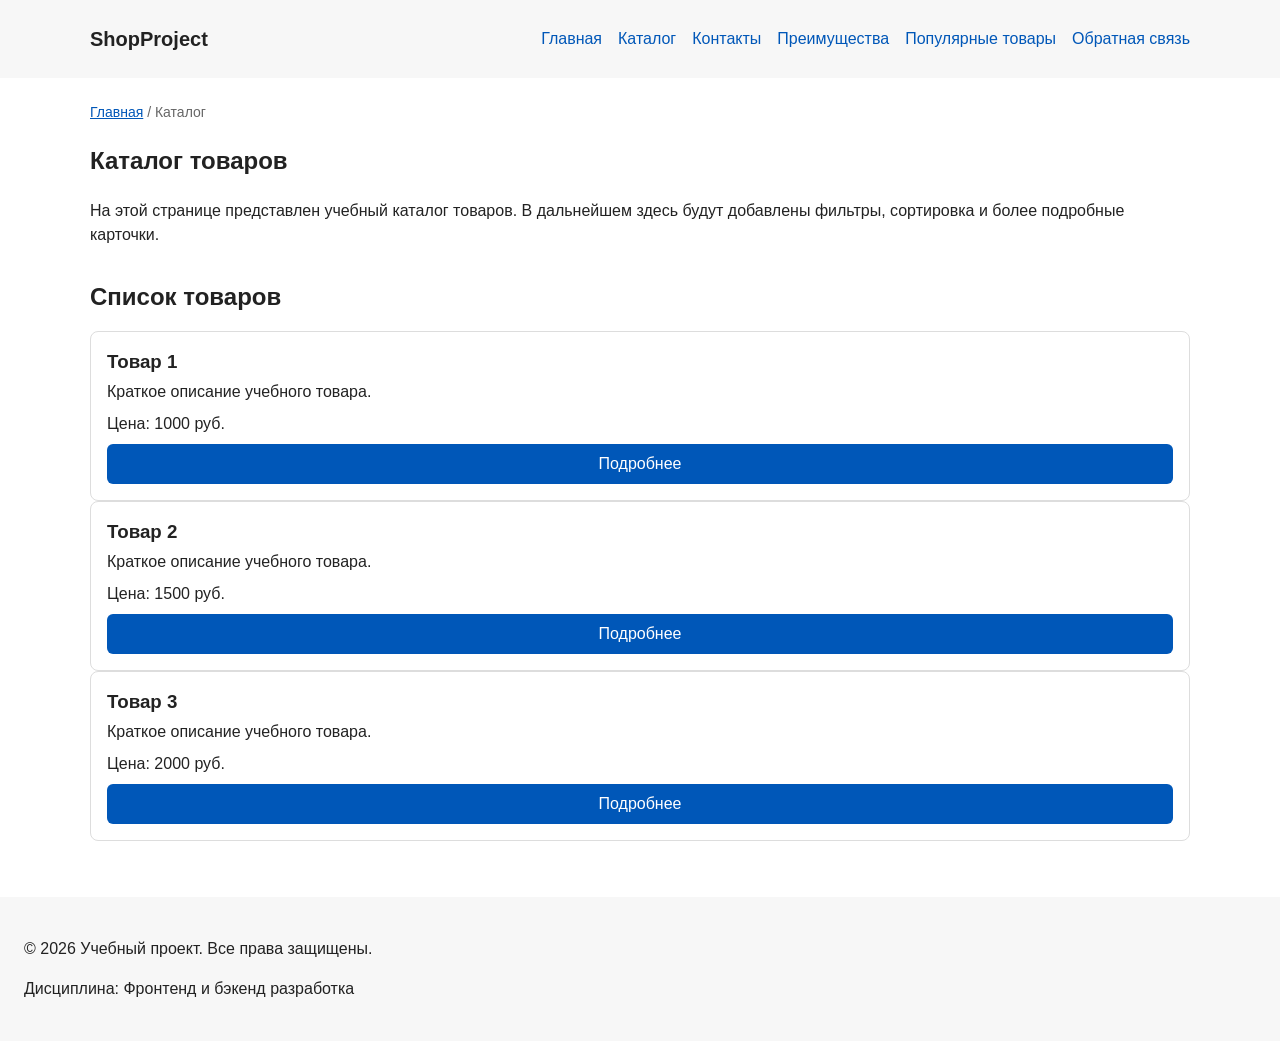
==== catalog.html @ a6f38e94 "feat: add multi-page structure navigation and anchors" ====
<!DOCTYPE html>
<html lang="ru">
<head>
  <meta charset="UTF-8">
  <meta name="viewport" content="width=device-width, initial-scale=1.0">
  <meta name="description" content="Каталог товаров учебного интернет-магазина.">
  <title>Каталог товаров — Учебный интернет-магазин</title>
  <link rel="stylesheet" href="css/style.css">
</head>
<body>
  <header>
    <div class="site-header">
      <a class="site-logo" href="index.html">ShopProject</a>

      <nav class="site-nav" aria-label="Основная навигация">
        <ul class="site-nav__list">
          <li><a href="index.html">Главная</a></li>
          <li><a href="catalog.html">Каталог</a></li>
          <li><a href="contacts.html">Контакты</a></li>
          <li><a href="index.html#advantages">Преимущества</a></li>
          <li><a href="index.html#popular">Популярные товары</a></li>
          <li><a href="index.html#contacts">Обратная связь</a></li>
        </ul>
      </nav>
    </div>
  </header>

  <main>
    <nav class="breadcrumbs" aria-label="Хлебные крошки">
      <a href="index.html">Главная</a>
      <span>Каталог</span>
    </nav>

    <section class="section">
      <h1>Каталог товаров</h1>
      <p>
        На этой странице представлен учебный каталог товаров.
        В дальнейшем здесь будут добавлены фильтры, сортировка и более
        подробные карточки.
      </p>
    </section>

    <section class="section">
      <h2>Список товаров</h2>

      <article class="product-card">
        <h3>Товар 1</h3>
        <p>Краткое описание учебного товара.</p>
        <p>Цена: 1000 руб.</p>
        <a class="button" href="index.html#popular">Подробнее</a>
      </article>

      <article class="product-card">
        <h3>Товар 2</h3>
        <p>Краткое описание учебного товара.</p>
        <p>Цена: 1500 руб.</p>
        <a class="button" href="index.html#popular">Подробнее</a>
      </article>

      <article class="product-card">
        <h3>Товар 3</h3>
        <p>Краткое описание учебного товара.</p>
        <p>Цена: 2000 руб.</p>
        <a class="button" href="index.html#popular">Подробнее</a>
      </article>
    </section>
  </main>

  <footer>
    <p>&copy; 2026 Учебный проект. Все права защищены.</p>
    <p>Дисциплина: Фронтенд и бэкенд разработка</p>
  </footer>
</body>
</html>
---- css/style.css ----
/* ===============================
   1. Переменные проекта
   =============================== */
:root {
  /* Основные цвета проекта */
  --color-bg: #ffffff;
  --color-text: #222222;
  --color-muted: #666666;
  --color-primary: #0057b8;
  --color-primary-dark: #003f86;
  --color-border: #dddddd;
  --color-surface: #f7f7f7;
  --color-surface-accent: #eef5ff;
  --color-danger: #b00020;
  --color-success: #168a2f;
  --color-success-bg: #eefaf0;
  --color-white: #ffffff;

  /* Отступы */
  --space-xs: 4px;
  --space-sm: 8px;
  --space-md: 16px;
  --space-lg: 24px;
  --space-xl: 32px;

  /* Скругления */
  --radius-sm: 6px;
  --radius-md: 8px;
  --radius-lg: 12px;

  /* Размеры */
  --container-width: 1100px;
}

/* ===============================
   2. Базовые стили
   =============================== */
* {
  box-sizing: border-box;
}

body {
  margin: 0;
  font-family: Arial, sans-serif;
  line-height: 1.5;
  color: var(--color-text);
  background-color: var(--color-bg);
}

header,
main,
footer {
  padding: var(--space-lg);
}

header{
  position: sticky;
  top: 0;
  z-index: 1000;
  background-color: rgba(247, 247, 247);
}
footer {
  background-color: var(--color-surface);
}

/* ===============================
   3. Общие элементы интерфейса
   =============================== */
a {
  color: var(--color-primary);
}

a:hover {
  color: var(--color-primary-dark);
}

a:focus-visible {
  outline: 2px solid var(--color-primary);
  outline-offset: 3px;
}

.button {
  display: inline-block;
  padding: var(--space-sm) var(--space-md);
  color: var(--color-white);
  background-color: var(--color-primary);
  text-decoration: none;
  border: none;
  border-radius: var(--radius-sm);
  cursor: pointer;
  font: inherit;
  text-align: center;
}

.button:hover {
  background-color: var(--color-primary-dark);
}

.button:focus-visible {
  outline: 2px solid var(--color-primary);
  outline-offset: 3px;
}

.button:disabled {
  opacity: 0.6;
  cursor: not-allowed;
}

.button--secondary {
  background-color: transparent;
  color: var(--color-text);
  border: 1px solid var(--color-border);
}

.button--secondary:hover {
  background-color: var(--color-border);
  color: var(--color-text);
}

/* ===============================
   4. Компоненты страницы (Flexbox & Grid)
   =============================== */

/* --- FLEXBOX: Шапка страницы --- */
.site-header {
  max-width: var(--container-width);
  margin: 0 auto;
  display: flex;
  justify-content: space-between;
  align-items: center;
  flex-wrap: wrap;
  gap: var(--space-md);
}

.site-logo {
  font-weight: bold;
  font-size: 1.25rem;
  text-decoration: none;
  color: var(--color-text);
}

/* --- FLEXBOX: Навигационное меню --- */
.site-nav__list {
  display: flex;
  align-items: center;
  gap: var(--space-md);
  padding: 0;
  margin: 0;
  list-style: none;
  flex-wrap: wrap;
}

.site-nav__list a {
  color: var(--color-primary);
  text-decoration: none;
  font-weight: 500;
}

.site-nav__list a:hover {
  text-decoration: underline;
}

/* --- Hero блок --- */
.hero {
  max-width: var(--container-width);
  margin: 0 auto var(--space-xl);
  padding: var(--space-xl) var(--space-lg);
  background-color: var(--color-surface-accent);
  border-radius: var(--radius-lg);
}

.section {
  max-width: var(--container-width);
  margin: 0 auto var(--space-xl);
}

.section h2 {
  margin-top: 0;
  margin-bottom: var(--space-md);
}

/* --- GRID: Сетка списка преимуществ --- */
.advantages-list {
  display: grid;
  grid-template-columns: repeat(auto-fit, minmax(220px, 1fr));
  gap: var(--space-md);
  padding-left: var(--space-lg);
  margin: 0;
}

/* --- GRID: Сетка товаров --- */
.products-grid {
  display: grid;
  grid-template-columns: repeat(auto-fit, minmax(280px, 1fr));
  gap: var(--space-lg);
}

/* --- FLEXBOX: Карточка товара --- */
.product-card {
  display: flex;
  flex-direction: column;
  padding: var(--space-md);
  border: 1px solid var(--color-border);
  border-radius: var(--radius-md);
  background-color: var(--color-bg);
  transition: border-color 0.2s ease, box-shadow 0.2s ease;
}

.product-card:hover {
  border-color: var(--color-primary);
  box-shadow: 0 4px 12px rgba(0, 0, 0, 0.05);
}

.product-card h3 {
  margin-top: 0;
  margin-bottom: var(--space-xs);
}

.product-card p {
  margin-top: 0;
  margin-bottom: var(--space-sm);
}

.product-card__price {
  font-weight: bold;
  color: var(--color-text);
}

/* Прижимаем кнопку к низу карточки с помощью margin-top: auto */
.product-card__button {
  margin-top: auto;
  align-self: flex-start;
}

.aside-info {
  max-width: var(--container-width);
  margin: 0 auto var(--space-xl);
  padding: var(--space-md);
  border-left: 4px solid var(--color-primary);
  background-color: var(--color-surface);
}

/* --- FLEXBOX: Подвал страницы --- */
.footer-content {
  max-width: var(--container-width);
  margin: 0 auto;
  display: flex;
  justify-content: space-between;
  align-items: center;
  flex-wrap: wrap;
  gap: var(--space-sm);
}

.footer-content p {
  margin: 0;
}

/* ===============================
   5. Форма и модальное окно (Flexbox)
   =============================== */
.order-dialog {
  width: min(100% - 32px, 560px);
  padding: var(--space-lg);
  border: none;
  border-radius: var(--radius-lg);
}

.order-dialog::backdrop {
  background-color: rgba(0, 0, 0, 0.5);
}

.form-field {
  margin-bottom: var(--space-md);
}

.form-field label {
  display: block;
  margin-bottom: var(--space-xs);
}

.form-field input,
.form-field select,
.form-field textarea {
  width: 100%;
  padding: 10px 12px;
  border: 1px solid var(--color-border);
  border-radius: var(--radius-sm);
  font: inherit;
}

.form-field input[type="checkbox"] {
  width: auto;
}

.form-field small {
  display: block;
  margin-top: var(--space-xs);
  color: var(--color-muted);
}

.form-field input:hover,
.form-field select:hover,
.form-field textarea:hover {
  border-color: var(--color-primary);
}

.form-field input:focus-visible,
.form-field select:focus-visible,
.form-field textarea:focus-visible,
.form-actions button:focus-visible {
  outline: 2px solid var(--color-primary);
  outline-offset: 3px;
}

[aria-invalid="true"] {
  border-color: var(--color-danger);
}

/* --- FLEXBOX: Кнопки формы --- */
.form-actions {
  display: flex;
  justify-content: flex-end;
  gap: var(--space-sm);
  margin-top: var(--space-lg);
}

.success-message {
  max-width: var(--container-width);
  margin: var(--space-lg) auto;
  padding: var(--space-md);
  border-left: 4px solid var(--color-success);
  background-color: var(--color-success-bg);
}

.breadcrumbs {
  max-width: var(--container-width);
  margin: 0 auto var(--space-md);
  font-size: 14px;
  color: var(--color-muted);
}

.breadcrumbs a {
  color: var(--color-primary);
}

.breadcrumbs span::before {
  content: " / ";
  color: var(--color-muted);
}

html {
  scroll-behavior: smooth;
}

:target {
  outline: 2px dashed var(--color-primary);
  outline-offset: 4px;
}
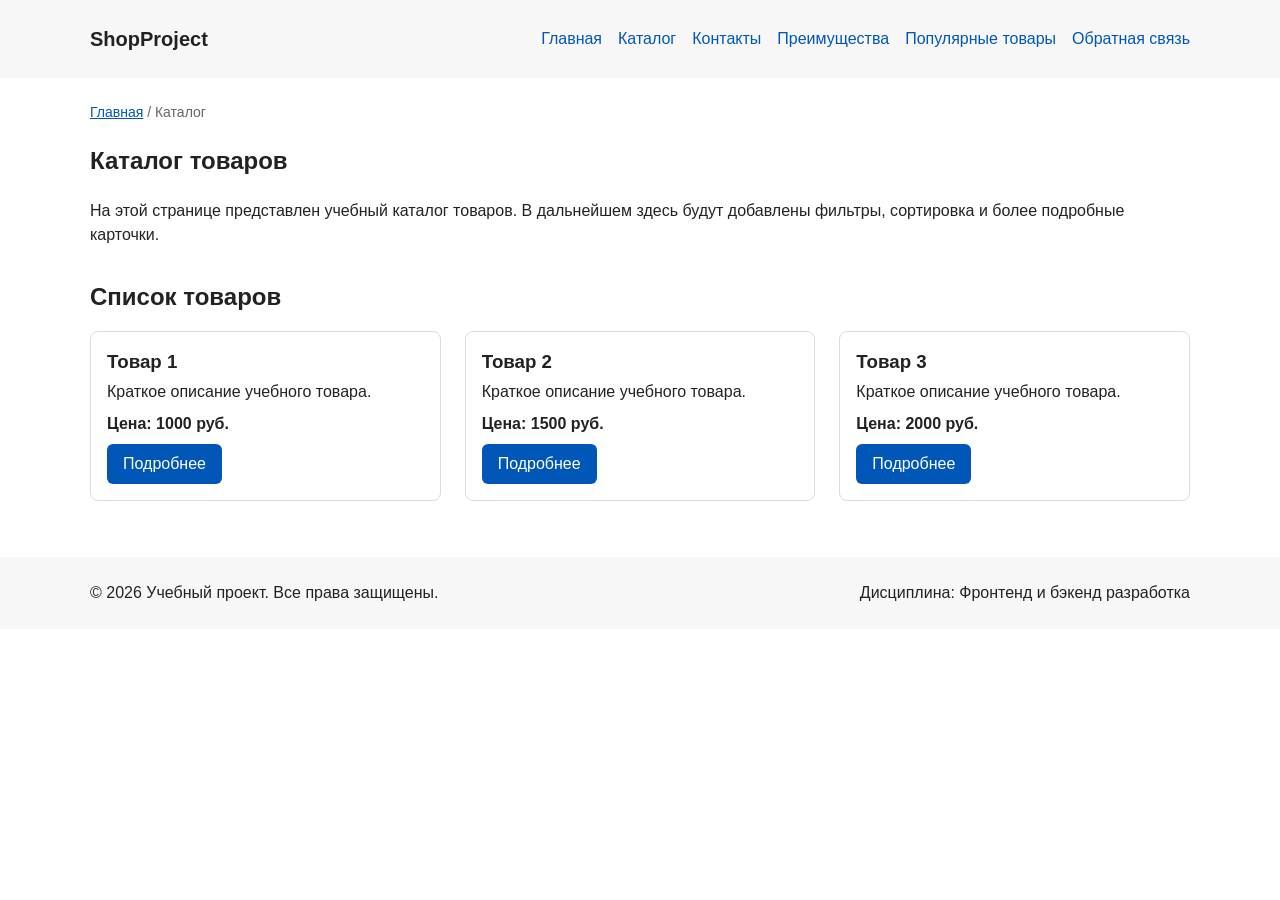
==== commit 76002408: "feat: add flex navigation and grid catalog layout" ====
--- a/catalog.html
+++ b/catalog.html
@@ -43,32 +43,36 @@
     <section class="section">
       <h2>Список товаров</h2>
 
-      <article class="product-card">
-        <h3>Товар 1</h3>
-        <p>Краткое описание учебного товара.</p>
-        <p>Цена: 1000 руб.</p>
-        <a class="button" href="index.html#popular">Подробнее</a>
-      </article>
+      <div class="products-grid">
+        <article class="product-card">
+          <h3>Товар 1</h3>
+          <p>Краткое описание учебного товара.</p>
+          <p class="product-card__price">Цена: 1000 руб.</p>
+          <a class="button product-card__button" href="index.html#popular">Подробнее</a>
+        </article>
 
-      <article class="product-card">
-        <h3>Товар 2</h3>
-        <p>Краткое описание учебного товара.</p>
-        <p>Цена: 1500 руб.</p>
-        <a class="button" href="index.html#popular">Подробнее</a>
-      </article>
+        <article class="product-card">
+          <h3>Товар 2</h3>
+          <p>Краткое описание учебного товара.</p>
+          <p class="product-card__price">Цена: 1500 руб.</p>
+          <a class="button product-card__button" href="index.html#popular">Подробнее</a>
+        </article>
 
-      <article class="product-card">
-        <h3>Товар 3</h3>
-        <p>Краткое описание учебного товара.</p>
-        <p>Цена: 2000 руб.</p>
-        <a class="button" href="index.html#popular">Подробнее</a>
-      </article>
+        <article class="product-card">
+          <h3>Товар 3</h3>
+          <p>Краткое описание учебного товара.</p>
+          <p class="product-card__price">Цена: 2000 руб.</p>
+          <a class="button product-card__button" href="index.html#popular">Подробнее</a>
+        </article>
+      </div>
     </section>
   </main>
 
   <footer>
-    <p>&copy; 2026 Учебный проект. Все права защищены.</p>
-    <p>Дисциплина: Фронтенд и бэкенд разработка</p>
+    <div class="footer-content">
+      <p>&copy; 2026 Учебный проект. Все права защищены.</p>
+      <p>Дисциплина: Фронтенд и бэкенд разработка</p>
+    </div>
   </footer>
 </body>
-</html>
+</html>
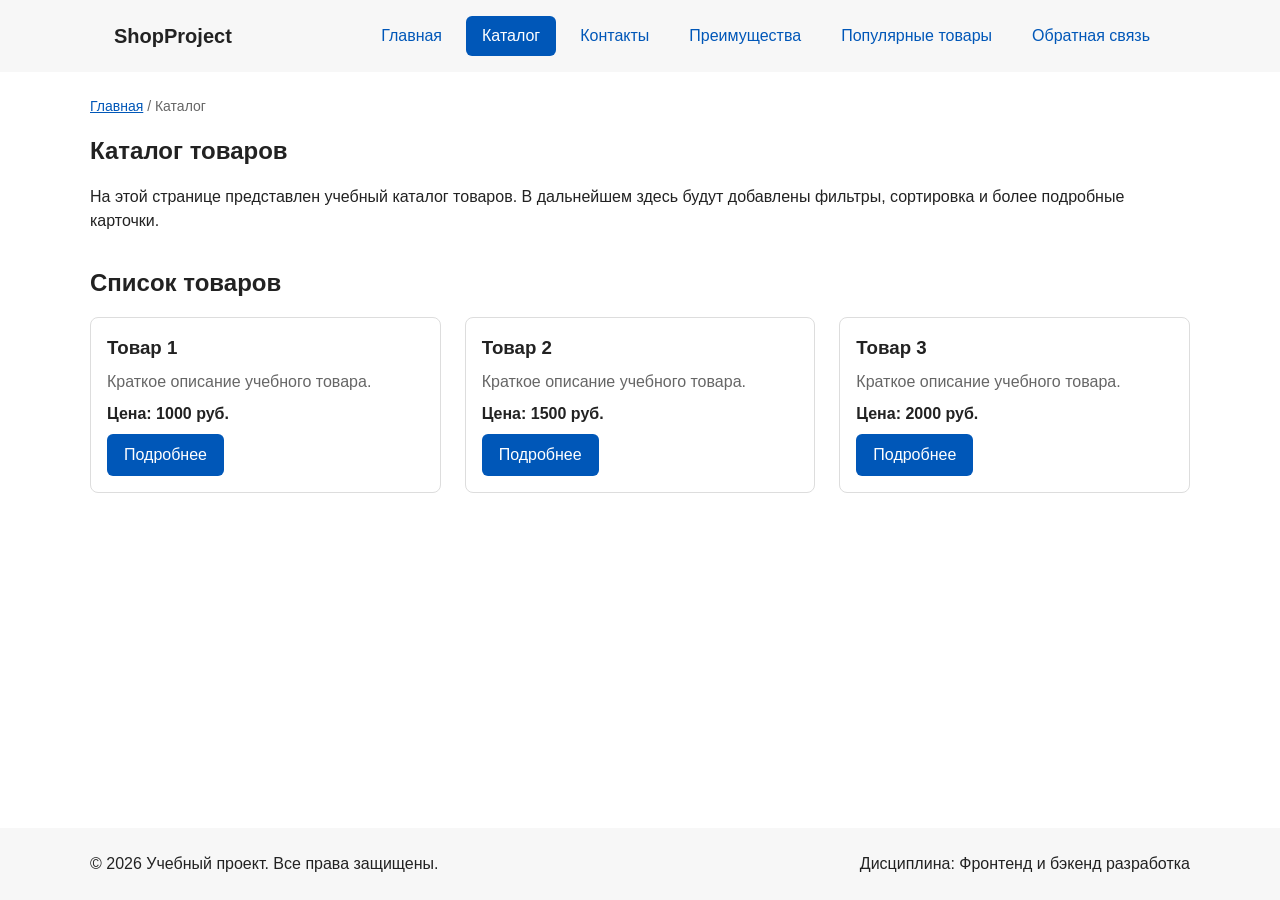
==== commit 2d3f7768: "refactor: apply BEM naming to CSS classes" ====
--- a/catalog.html
+++ b/catalog.html
@@ -8,71 +8,70 @@
   <link rel="stylesheet" href="css/style.css">
 </head>
 <body>
-  <header>
-    <div class="site-header">
-      <a class="site-logo" href="index.html">ShopProject</a>
-
+  <header class="site-header">
+    <div class="site-header__inner">
+      <a class="site-header__logo" href="index.html">ShopProject</a>
       <nav class="site-nav" aria-label="Основная навигация">
         <ul class="site-nav__list">
-          <li><a href="index.html">Главная</a></li>
-          <li><a href="catalog.html">Каталог</a></li>
-          <li><a href="contacts.html">Контакты</a></li>
-          <li><a href="index.html#advantages">Преимущества</a></li>
-          <li><a href="index.html#popular">Популярные товары</a></li>
-          <li><a href="index.html#contacts">Обратная связь</a></li>
+          <li class="site-nav__item"><a class="site-nav__link" href="index.html">Главная</a></li>
+          <li class="site-nav__item"><a class="site-nav__link site-nav__link--active" href="catalog.html" aria-current="page">Каталог</a></li>
+          <li class="site-nav__item"><a class="site-nav__link" href="contacts.html">Контакты</a></li>
+          <li class="site-nav__item"><a class="site-nav__link" href="index.html#advantages">Преимущества</a></li>
+          <li class="site-nav__item"><a class="site-nav__link" href="index.html#popular">Популярные товары</a></li>
+          <li class="site-nav__item"><a class="site-nav__link" href="index.html#contacts">Обратная связь</a></li>
         </ul>
       </nav>
     </div>
   </header>
 
-  <main>
+  <main class="main-content">
     <nav class="breadcrumbs" aria-label="Хлебные крошки">
-      <a href="index.html">Главная</a>
-      <span>Каталог</span>
+      <a class="breadcrumbs__link" href="index.html">Главная</a>
+      <span class="breadcrumbs__current" aria-current="page">Каталог</span>
     </nav>
 
-    <section class="section">
-      <h1>Каталог товаров</h1>
-      <p>
+    <section class="section catalog-intro">
+      <h1 class="section__title catalog-intro__title">Каталог товаров</h1>
+      <p class="catalog-intro__text">
         На этой странице представлен учебный каталог товаров.
         В дальнейшем здесь будут добавлены фильтры, сортировка и более
         подробные карточки.
       </p>
     </section>
 
-    <section class="section">
-      <h2>Список товаров</h2>
+    <section class="section catalog-products">
+      <h2 class="section__title catalog-products__title">Список товаров</h2>
 
       <div class="products-grid">
         <article class="product-card">
-          <h3>Товар 1</h3>
-          <p>Краткое описание учебного товара.</p>
+          <h3 class="product-card__title">Товар 1</h3>
+          <p class="product-card__description">Краткое описание учебного товара.</p>
           <p class="product-card__price">Цена: 1000 руб.</p>
-          <a class="button product-card__button" href="index.html#popular">Подробнее</a>
+          <a class="button button--primary product-card__button" href="index.html#popular">Подробнее</a>
         </article>
 
         <article class="product-card">
-          <h3>Товар 2</h3>
-          <p>Краткое описание учебного товара.</p>
+          <h3 class="product-card__title">Товар 2</h3>
+          <p class="product-card__description">Краткое описание учебного товара.</p>
           <p class="product-card__price">Цена: 1500 руб.</p>
-          <a class="button product-card__button" href="index.html#popular">Подробнее</a>
+          <a class="button button--primary product-card__button" href="index.html#popular">Подробнее</a>
         </article>
 
         <article class="product-card">
-          <h3>Товар 3</h3>
-          <p>Краткое описание учебного товара.</p>
+          <h3 class="product-card__title">Товар 3</h3>
+          <p class="product-card__description">Краткое описание учебного товара.</p>
           <p class="product-card__price">Цена: 2000 руб.</p>
-          <a class="button product-card__button" href="index.html#popular">Подробнее</a>
+          <a class="button button--primary product-card__button" href="index.html#popular">Подробнее</a>
         </article>
       </div>
     </section>
   </main>
 
-  <footer>
-    <div class="footer-content">
-      <p>&copy; 2026 Учебный проект. Все права защищены.</p>
-      <p>Дисциплина: Фронтенд и бэкенд разработка</p>
+  <footer class="site-footer">
+    <div class="site-footer__content">
+      <p class="site-footer__text">&copy; 2026 Учебный проект. Все права защищены.</p>
+      <p class="site-footer__text">Дисциплина: Фронтенд и бэкенд разработка</p>
     </div>
   </footer>
 </body>
-</html>+</html>
--- a/css/style.css
+++ b/css/style.css
@@ -2,7 +2,6 @@
    1. Переменные проекта
    =============================== */
 :root {
-  /* Основные цвета проекта */
   --color-bg: #ffffff;
   --color-text: #222222;
   --color-muted: #666666;
@@ -16,19 +15,16 @@
   --color-success-bg: #eefaf0;
   --color-white: #ffffff;
 
-  /* Отступы */
   --space-xs: 4px;
   --space-sm: 8px;
   --space-md: 16px;
   --space-lg: 24px;
   --space-xl: 32px;
 
-  /* Скругления */
   --radius-sm: 6px;
   --radius-md: 8px;
   --radius-lg: 12px;
 
-  /* Размеры */
   --container-width: 1100px;
 }
 
@@ -39,148 +35,192 @@
   box-sizing: border-box;
 }
 
+html {
+  scroll-behavior: smooth;
+}
+
 body {
+  display: flex;
+  flex-direction: column;
+  min-height: 100vh;
   margin: 0;
+  color: var(--color-text);
+  background-color: var(--color-bg);
   font-family: Arial, sans-serif;
   line-height: 1.5;
-  color: var(--color-text);
-  background-color: var(--color-bg);
-}
-
-header,
-main,
-footer {
+}
+
+a {
+  color: var(--color-primary);
+}
+
+a:hover {
+  color: var(--color-primary-dark);
+}
+
+a:focus-visible {
+  outline: 2px solid var(--color-primary);
+  outline-offset: 3px;
+}
+
+.main-content {
+  flex: 1;
+  width: 100%;
   padding: var(--space-lg);
 }
 
-header{
+.button {
+  display: inline-block;
+  padding: var(--space-sm) var(--space-md);
+  border: 1px solid transparent;
+  border-radius: var(--radius-sm);
+  font: inherit;
+  text-align: center;
+  text-decoration: none;
+  cursor: pointer;
+}
+
+.button--primary {
+  color: var(--color-white);
+  background-color: var(--color-primary);
+}
+
+.button--primary:hover {
+  color: var(--color-white);
+  background-color: var(--color-primary-dark);
+}
+
+.button--secondary {
+  color: var(--color-primary);
+  background-color: transparent;
+  border-color: var(--color-primary);
+}
+
+.button--secondary:hover {
+  color: var(--color-white);
+  background-color: var(--color-primary);
+}
+
+.button:focus-visible {
+  outline: 2px solid var(--color-primary);
+  outline-offset: 3px;
+}
+
+.button:disabled,
+.button--disabled {
+  opacity: 0.6;
+  cursor: not-allowed;
+}
+
+/* ===============================
+   3. Шапка, навигация и подвал
+   =============================== */
+.site-header {
   position: sticky;
   top: 0;
   z-index: 1000;
-  background-color: rgba(247, 247, 247);
-}
-footer {
   background-color: var(--color-surface);
 }
 
-/* ===============================
-   3. Общие элементы интерфейса
-   =============================== */
-a {
-  color: var(--color-primary);
-}
-
-a:hover {
-  color: var(--color-primary-dark);
-}
-
-a:focus-visible {
-  outline: 2px solid var(--color-primary);
-  outline-offset: 3px;
-}
-
-.button {
-  display: inline-block;
-  padding: var(--space-sm) var(--space-md);
-  color: var(--color-white);
-  background-color: var(--color-primary);
-  text-decoration: none;
-  border: none;
-  border-radius: var(--radius-sm);
-  cursor: pointer;
-  font: inherit;
-  text-align: center;
-}
-
-.button:hover {
-  background-color: var(--color-primary-dark);
-}
-
-.button:focus-visible {
-  outline: 2px solid var(--color-primary);
-  outline-offset: 3px;
-}
-
-.button:disabled {
-  opacity: 0.6;
-  cursor: not-allowed;
-}
-
-.button--secondary {
-  background-color: transparent;
-  color: var(--color-text);
-  border: 1px solid var(--color-border);
-}
-
-.button--secondary:hover {
-  background-color: var(--color-border);
-  color: var(--color-text);
-}
-
-/* ===============================
-   4. Компоненты страницы (Flexbox & Grid)
-   =============================== */
-
-/* --- FLEXBOX: Шапка страницы --- */
-.site-header {
+.site-header__inner {
+  display: flex;
+  align-items: center;
+  justify-content: space-between;
+  flex-wrap: wrap;
+  gap: var(--space-md);
   max-width: var(--container-width);
   margin: 0 auto;
-  display: flex;
-  justify-content: space-between;
+  padding: var(--space-md) var(--space-lg);
+}
+
+.site-header__logo {
+  color: var(--color-text);
+  font-size: 1.25rem;
+  font-weight: 700;
+  text-decoration: none;
+}
+
+.site-nav__list {
+  display: flex;
+  flex-wrap: wrap;
   align-items: center;
-  flex-wrap: wrap;
-  gap: var(--space-md);
-}
-
-.site-logo {
-  font-weight: bold;
-  font-size: 1.25rem;
-  text-decoration: none;
-  color: var(--color-text);
-}
-
-/* --- FLEXBOX: Навигационное меню --- */
-.site-nav__list {
-  display: flex;
-  align-items: center;
-  gap: var(--space-md);
+  justify-content: center;
+  gap: var(--space-sm);
   padding: 0;
   margin: 0;
   list-style: none;
-  flex-wrap: wrap;
-}
-
-.site-nav__list a {
+}
+
+.site-nav__link {
+  display: inline-block;
+  padding: var(--space-sm) var(--space-md);
+  border-radius: var(--radius-sm);
   color: var(--color-primary);
   text-decoration: none;
-  font-weight: 500;
-}
-
-.site-nav__list a:hover {
-  text-decoration: underline;
-}
-
-/* --- Hero блок --- */
+}
+
+.site-nav__link:hover,
+.site-nav__link--active {
+  color: var(--color-white);
+  background-color: var(--color-primary);
+}
+
+.site-footer {
+  padding: var(--space-lg);
+  background-color: var(--color-surface);
+}
+
+.site-footer__content {
+  display: flex;
+  align-items: center;
+  justify-content: space-between;
+  flex-wrap: wrap;
+  gap: var(--space-sm);
+  max-width: var(--container-width);
+  margin: 0 auto;
+}
+
+.site-footer__text {
+  margin: 0;
+}
+
+/* ===============================
+   4. Основное содержимое страниц
+   =============================== */
+.hero,
+.section,
+.aside-info,
+.breadcrumbs {
+  max-width: var(--container-width);
+  margin-right: auto;
+  margin-left: auto;
+}
+
 .hero {
-  max-width: var(--container-width);
-  margin: 0 auto var(--space-xl);
+  margin-bottom: var(--space-xl);
   padding: var(--space-xl) var(--space-lg);
+  border-radius: var(--radius-lg);
   background-color: var(--color-surface-accent);
-  border-radius: var(--radius-lg);
+}
+
+.hero__title {
+  margin-top: 0;
+}
+
+.hero__text {
+  margin-bottom: var(--space-lg);
 }
 
 .section {
-  max-width: var(--container-width);
-  margin: 0 auto var(--space-xl);
-}
-
-.section h2 {
+  margin-bottom: var(--space-xl);
+}
+
+.section__title {
   margin-top: 0;
   margin-bottom: var(--space-md);
 }
 
-/* --- GRID: Сетка списка преимуществ --- */
-.advantages-list {
+.advantages__list {
   display: grid;
   grid-template-columns: repeat(auto-fit, minmax(220px, 1fr));
   gap: var(--space-md);
@@ -188,17 +228,22 @@
   margin: 0;
 }
 
-/* --- GRID: Сетка товаров --- */
+.contact-info__list {
+  display: grid;
+  gap: var(--space-sm);
+  padding-left: var(--space-lg);
+}
+
 .products-grid {
   display: grid;
-  grid-template-columns: repeat(auto-fit, minmax(280px, 1fr));
+  grid-template-columns: repeat(auto-fit, minmax(240px, 1fr));
   gap: var(--space-lg);
 }
 
-/* --- FLEXBOX: Карточка товара --- */
 .product-card {
   display: flex;
   flex-direction: column;
+  gap: var(--space-sm);
   padding: var(--space-md);
   border: 1px solid var(--color-border);
   border-radius: var(--radius-md);
@@ -211,115 +256,177 @@
   box-shadow: 0 4px 12px rgba(0, 0, 0, 0.05);
 }
 
-.product-card h3 {
-  margin-top: 0;
-  margin-bottom: var(--space-xs);
-}
-
-.product-card p {
-  margin-top: 0;
-  margin-bottom: var(--space-sm);
-}
-
+.product-card--featured {
+  border-color: var(--color-primary);
+}
+
+.product-card--discount {
+  border-color: var(--color-danger);
+}
+
+.product-card__title,
+.product-card__description,
 .product-card__price {
-  font-weight: bold;
-  color: var(--color-text);
-}
-
-/* Прижимаем кнопку к низу карточки с помощью margin-top: auto */
+  margin: 0;
+}
+
+.product-card__description {
+  color: var(--color-muted);
+}
+
+.product-card__price {
+  font-weight: 700;
+}
+
+.product-card--discount .product-card__price {
+  color: var(--color-danger);
+}
+
 .product-card__button {
   margin-top: auto;
   align-self: flex-start;
 }
 
 .aside-info {
-  max-width: var(--container-width);
-  margin: 0 auto var(--space-xl);
+  margin-bottom: var(--space-xl);
   padding: var(--space-md);
   border-left: 4px solid var(--color-primary);
   background-color: var(--color-surface);
 }
 
-/* --- FLEXBOX: Подвал страницы --- */
-.footer-content {
-  max-width: var(--container-width);
-  margin: 0 auto;
-  display: flex;
-  justify-content: space-between;
-  align-items: center;
-  flex-wrap: wrap;
-  gap: var(--space-sm);
-}
-
-.footer-content p {
-  margin: 0;
+.aside-info__title {
+  margin-top: 0;
+}
+
+.aside-info__text {
+  margin-bottom: 0;
+}
+
+.breadcrumbs {
+  margin-bottom: var(--space-md);
+  color: var(--color-muted);
+  font-size: 14px;
+}
+
+.breadcrumbs__link {
+  color: var(--color-primary);
+}
+
+.breadcrumbs__current::before {
+  content: " / ";
+  color: var(--color-muted);
 }
 
 /* ===============================
-   5. Форма и модальное окно (Flexbox)
+   5. Форма и модальное окно
    =============================== */
 .order-dialog {
-  width: min(100% - 32px, 560px);
-  padding: var(--space-lg);
+  width: min(100% - 32px, 720px);
+  max-width: 720px;
+  max-height: calc(100vh - 30px);
+  max-height: calc(100dvh - 30px);
+  overflow-y: auto;
+  padding: 28px 30px 30px;
   border: none;
-  border-radius: var(--radius-lg);
+  border-radius: 14px;
+  background-color: var(--color-white);
+  overscroll-behavior: contain;
 }
 
 .order-dialog::backdrop {
   background-color: rgba(0, 0, 0, 0.5);
 }
 
-.form-field {
+.order-dialog__title {
+  margin: 0 0 var(--space-lg);
+  color: #111111;
+  font-size: 30px;
+  line-height: 1.25;
+}
+
+.order-form__field {
   margin-bottom: var(--space-md);
 }
 
-.form-field label {
+.order-form__label {
   display: block;
   margin-bottom: var(--space-xs);
-}
-
-.form-field input,
-.form-field select,
-.form-field textarea {
+  font-size: 20px;
+}
+
+.order-form__input,
+.order-form__select,
+.order-form__textarea {
+  display: block;
   width: 100%;
-  padding: 10px 12px;
+  padding: 14px 15px;
   border: 1px solid var(--color-border);
   border-radius: var(--radius-sm);
+  background-color: var(--color-white);
+  color: var(--color-text);
   font: inherit;
-}
-
-.form-field input[type="checkbox"] {
+  font-size: 18px;
+}
+
+.order-form__input::placeholder,
+.order-form__textarea::placeholder {
+  color: #858585;
+  opacity: 1;
+}
+
+.order-form__input[type="checkbox"] {
+  display: inline-block;
   width: auto;
-}
-
-.form-field small {
+  padding: 0;
+}
+
+.order-form__textarea {
+  min-height: 120px;
+  resize: vertical;
+}
+
+.order-form__hint {
   display: block;
   margin-top: var(--space-xs);
   color: var(--color-muted);
-}
-
-.form-field input:hover,
-.form-field select:hover,
-.form-field textarea:hover {
+  font-size: 16px;
+}
+
+.order-form__input:hover,
+.order-form__select:hover,
+.order-form__textarea:hover {
   border-color: var(--color-primary);
 }
 
-.form-field input:focus-visible,
-.form-field select:focus-visible,
-.form-field textarea:focus-visible,
-.form-actions button:focus-visible {
+.order-form__input:focus-visible,
+.order-form__select:focus-visible,
+.order-form__textarea:focus-visible,
+.order-form__checkbox:focus-visible {
   outline: 2px solid var(--color-primary);
-  outline-offset: 3px;
-}
-
-[aria-invalid="true"] {
+  outline-offset: 2px;
+}
+
+.order-form__input[aria-invalid="true"],
+.order-form__select[aria-invalid="true"],
+.order-form__textarea[aria-invalid="true"],
+.order-form__checkbox[aria-invalid="true"] {
   border-color: var(--color-danger);
 }
 
-/* --- FLEXBOX: Кнопки формы --- */
-.form-actions {
+.order-form__field--checkbox {
+  display: block;
+}
+
+.order-form__checkbox-label {
+  display: flex;
+  align-items: center;
+  gap: var(--space-sm);
+}
+
+.order-form__actions {
   display: flex;
   justify-content: flex-end;
+  flex-wrap: wrap;
   gap: var(--space-sm);
   margin-top: var(--space-lg);
 }
@@ -332,27 +439,58 @@
   background-color: var(--color-success-bg);
 }
 
-.breadcrumbs {
-  max-width: var(--container-width);
-  margin: 0 auto var(--space-md);
-  font-size: 14px;
-  color: var(--color-muted);
-}
-
-.breadcrumbs a {
-  color: var(--color-primary);
-}
-
-.breadcrumbs span::before {
-  content: " / ";
-  color: var(--color-muted);
-}
-
-html {
-  scroll-behavior: smooth;
+[hidden] {
+  display: none !important;
 }
 
 :target {
   outline: 2px dashed var(--color-primary);
   outline-offset: 4px;
 }
+
+@media (max-width: 640px) {
+  .site-header__inner {
+    justify-content: center;
+  }
+
+  .site-nav__list {
+    gap: var(--space-xs);
+  }
+
+  .site-nav__link {
+    padding: var(--space-sm);
+  }
+
+  .main-content {
+    padding: var(--space-md);
+  }
+
+  .order-dialog {
+    width: calc(100% - 24px);
+    max-height: calc(100dvh - 24px);
+    padding: 22px 18px;
+  }
+
+  .order-dialog__title {
+    font-size: 26px;
+  }
+
+  .order-form__label {
+    font-size: 18px;
+  }
+
+  .order-form__input,
+  .order-form__select,
+  .order-form__textarea {
+    padding: 12px;
+    font-size: 16px;
+  }
+
+  .order-form__actions {
+    flex-direction: column-reverse;
+  }
+
+  .order-form__button {
+    width: 100%;
+  }
+}
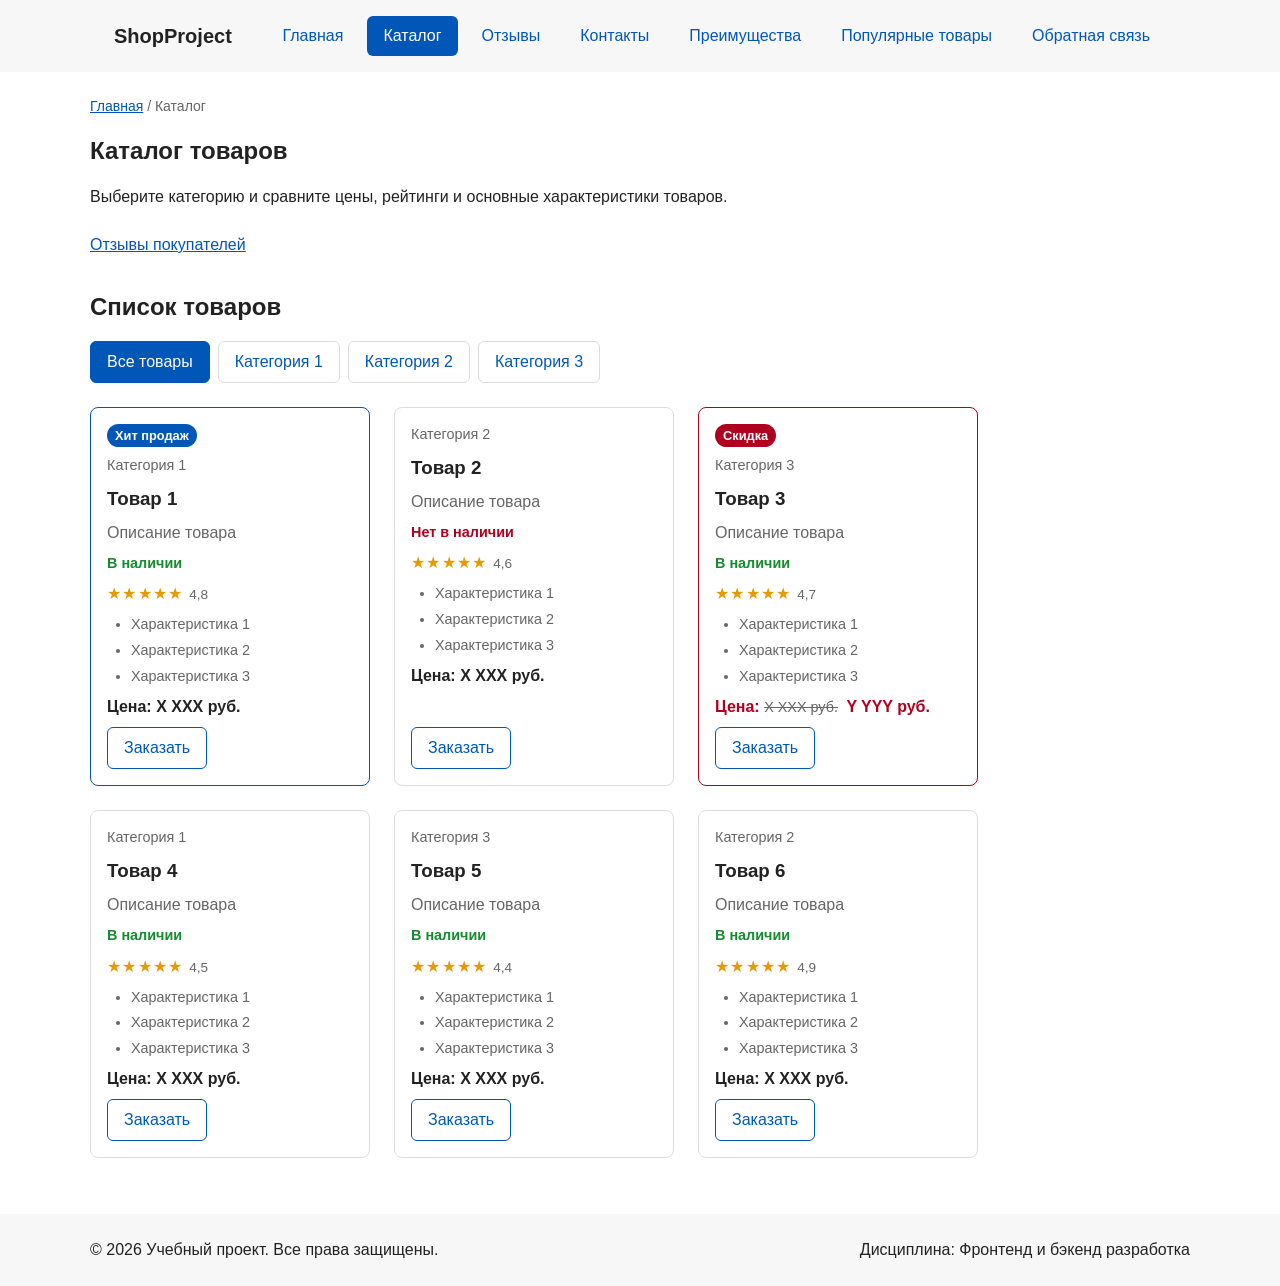
==== commit ede0d61a: "добывлены 4 доработки в рамках практической работы №8" ====
--- a/catalog.html
+++ b/catalog.html
@@ -3,9 +3,10 @@
 <head>
   <meta charset="UTF-8">
   <meta name="viewport" content="width=device-width, initial-scale=1.0">
-  <meta name="description" content="Каталог товаров учебного интернет-магазина.">
+  <meta name="description" content="Каталог товаров: фильтры, характеристики и цены.">
   <title>Каталог товаров — Учебный интернет-магазин</title>
   <link rel="stylesheet" href="css/style.css">
+  <script src="js/catalog.js" defer></script>
 </head>
 <body>
   <header class="site-header">
@@ -15,6 +16,7 @@
         <ul class="site-nav__list">
           <li class="site-nav__item"><a class="site-nav__link" href="index.html">Главная</a></li>
           <li class="site-nav__item"><a class="site-nav__link site-nav__link--active" href="catalog.html" aria-current="page">Каталог</a></li>
+          <li class="site-nav__item"><a class="site-nav__link" href="reviews.html">Отзывы</a></li>
           <li class="site-nav__item"><a class="site-nav__link" href="contacts.html">Контакты</a></li>
           <li class="site-nav__item"><a class="site-nav__link" href="index.html#advantages">Преимущества</a></li>
           <li class="site-nav__item"><a class="site-nav__link" href="index.html#popular">Популярные товары</a></li>
@@ -33,35 +35,127 @@
     <section class="section catalog-intro">
       <h1 class="section__title catalog-intro__title">Каталог товаров</h1>
       <p class="catalog-intro__text">
-        На этой странице представлен учебный каталог товаров.
-        В дальнейшем здесь будут добавлены фильтры, сортировка и более
-        подробные карточки.
+        Выберите категорию и сравните цены, рейтинги и основные характеристики товаров.
       </p>
+      <a class="catalog-intro__link" href="reviews.html">Отзывы покупателей</a>
     </section>
 
-    <section class="section catalog-products">
-      <h2 class="section__title catalog-products__title">Список товаров</h2>
+    <section class="section catalog-products" aria-labelledby="catalog-products-title">
+      <h2 class="section__title catalog-products__title" id="catalog-products-title">Список товаров</h2>
 
-      <div class="products-grid">
-        <article class="product-card">
+      <div class="catalog-filters" role="group" aria-label="Фильтр товаров по категории">
+        <button class="button button--filter catalog-filters__button catalog-filters__button--active" type="button" data-filter="all" aria-pressed="true">Все товары</button>
+        <button class="button button--filter catalog-filters__button" type="button" data-filter="category 1" aria-pressed="false">Категория 1</button>
+        <button class="button button--filter catalog-filters__button" type="button" data-filter="category 2" aria-pressed="false">Категория 2</button>
+        <button class="button button--filter catalog-filters__button" type="button" data-filter="category 3" aria-pressed="false">Категория 3</button>
+      </div>
+
+      <div class="products-grid catalog-products__grid">
+        <article class="product-card product-card--bestseller" data-category="category 1">
+          <span class="product-card__badge product-card__badge--bestseller">Хит продаж</span>
+          <p class="product-card__category">Категория 1</p>
           <h3 class="product-card__title">Товар 1</h3>
-          <p class="product-card__description">Краткое описание учебного товара.</p>
-          <p class="product-card__price">Цена: 1000 руб.</p>
-          <a class="button button--primary product-card__button" href="index.html#popular">Подробнее</a>
+          <p class="product-card__description">Описание товара</p>
+          <p class="product-card__availability">В наличии</p>
+          <p class="product-card__rating" aria-label="Рейтинг 4,8 из 5">★★★★★ <span>4,8</span></p>
+          <ul class="product-card__specs">
+            <li class="product-card__spec">Характеристика 1</li>
+            <li class="product-card__spec">Характеристика 2</li>
+            <li class="product-card__spec">Характеристика 3</li>
+          </ul>
+          <p class="product-card__price">Цена: <span class="product-card__price-value">X XXX руб.</span></p>
+          <button class="button button--secondary product-card__button" type="button" data-product="Товар 1">
+            Заказать
+          </button>
         </article>
 
-        <article class="product-card">
+        <article class="product-card" data-category="category 2">
+          <p class="product-card__category">Категория 2</p>
           <h3 class="product-card__title">Товар 2</h3>
-          <p class="product-card__description">Краткое описание учебного товара.</p>
-          <p class="product-card__price">Цена: 1500 руб.</p>
-          <a class="button button--primary product-card__button" href="index.html#popular">Подробнее</a>
+          <p class="product-card__description">Описание товара</p>
+          <p class="product-card__availability--out">Нет в наличии</p>
+          <p class="product-card__rating" aria-label="Рейтинг 4,6 из 5">★★★★★ <span>4,6</span></p>
+          <ul class="product-card__specs">
+            <li class="product-card__spec">Характеристика 1</li>
+            <li class="product-card__spec">Характеристика 2</li>
+            <li class="product-card__spec">Характеристика 3</li>
+          </ul>
+          <p class="product-card__price">Цена: <span class="product-card__price-value">Х ХХХ руб.</span></p>
+          <button class="button button--secondary product-card__button" type="button" data-product="Товар 1">
+            Заказать
+          </button>
         </article>
 
-        <article class="product-card">
+        <article class="product-card product-card--discount" data-category="category 3">
+          <span class="product-card__badge product-card__badge--discount">Скидка</span>
+          <p class="product-card__category">Категория 3</p>
           <h3 class="product-card__title">Товар 3</h3>
-          <p class="product-card__description">Краткое описание учебного товара.</p>
-          <p class="product-card__price">Цена: 2000 руб.</p>
-          <a class="button button--primary product-card__button" href="index.html#popular">Подробнее</a>
+          <p class="product-card__description">Описание товара</p>
+          <p class="product-card__availability">В наличии</p>
+          <p class="product-card__rating" aria-label="Рейтинг 4,7 из 5">★★★★★ <span>4,7</span></p>
+          <ul class="product-card__specs">
+            <li class="product-card__spec">Характеристика 1</li>
+            <li class="product-card__spec">Характеристика 2</li>
+            <li class="product-card__spec">Характеристика 3</li>
+          </ul>
+          <p class="product-card__price">
+            Цена: <span class="product-card__price-old">Х ХХХ руб.</span>
+            <span class="product-card__price-value">Y YYY руб.</span>
+          </p>
+          <button class="button button--secondary product-card__button" type="button" data-product="Товар 1">
+            Заказать
+          </button>
+        </article>
+
+        <article class="product-card" data-category="category 1">
+          <p class="product-card__category">Категория 1</p>
+          <h3 class="product-card__title">Товар 4</h3>
+          <p class="product-card__description">Описание товара</p>
+          <p class="product-card__availability">В наличии</p>
+          <p class="product-card__rating" aria-label="Рейтинг 4,5 из 5">★★★★★ <span>4,5</span></p>
+          <ul class="product-card__specs">
+            <li class="product-card__spec">Характеристика 1</li>
+            <li class="product-card__spec">Характеристика 2</li>
+            <li class="product-card__spec">Характеристика 3</li>
+          </ul>
+          <p class="product-card__price">Цена: <span class="product-card__price-value">Х ХХХ руб.</span></p>
+          <button class="button button--secondary product-card__button" type="button" data-product="Товар 1">
+            Заказать
+          </button>
+        </article>
+
+        <article class="product-card" data-category="category 3">
+          <p class="product-card__category">Категория 3</p>
+          <h3 class="product-card__title">Товар 5</h3>
+          <p class="product-card__description">Описание товара</p>
+          <p class="product-card__availability">В наличии</p>
+          <p class="product-card__rating" aria-label="Рейтинг 4,4 из 5">★★★★★ <span>4,4</span></p>
+          <ul class="product-card__specs">
+            <li class="product-card__spec">Характеристика 1</li>
+            <li class="product-card__spec">Характеристика 2</li>
+            <li class="product-card__spec">Характеристика 3</li>
+          </ul>
+          <p class="product-card__price">Цена: <span class="product-card__price-value">Х ХХХ руб.</span></p>
+          <button class="button button--secondary product-card__button" type="button" data-product="Товар 1">
+            Заказать
+          </button>
+        </article>
+
+        <article class="product-card" data-category="category 2">
+          <p class="product-card__category">Категория 2</p>
+          <h3 class="product-card__title">Товар 6</h3>
+          <p class="product-card__description">Описание товара</p>
+          <p class="product-card__availability">В наличии</p>
+          <p class="product-card__rating" aria-label="Рейтинг 4,9 из 5">★★★★★ <span>4,9</span></p>
+          <ul class="product-card__specs">
+            <li class="product-card__spec">Характеристика 1</li>
+            <li class="product-card__spec">Характеристика 2</li>
+            <li class="product-card__spec">Характеристика 3</li>
+          </ul>
+          <p class="product-card__price">Цена: <span class="product-card__price-value">Х ХХХ руб.</span></p>
+          <button class="button button--secondary product-card__button" type="button" data-product="Товар 1">
+            Заказать
+          </button>
         </article>
       </div>
     </section>
--- a/css/style.css
+++ b/css/style.css
@@ -78,6 +78,11 @@
   text-align: center;
   text-decoration: none;
   cursor: pointer;
+  transition: background-color 0.2s ease, border-color 0.2s ease, color 0.2s ease, transform 0.1s ease;
+}
+
+.button:active {
+  transform: translateY(1px);
 }
 
 .button--primary {
@@ -99,6 +104,19 @@
 .button--secondary:hover {
   color: var(--color-white);
   background-color: var(--color-primary);
+}
+
+.button--filter {
+  color: var(--color-primary);
+  background-color: var(--color-white);
+  border-color: var(--color-border);
+}
+
+.button--filter:hover,
+.button--filter.catalog-filters__button--active {
+  color: var(--color-white);
+  background-color: var(--color-primary);
+  border-color: var(--color-primary);
 }
 
 .button:focus-visible {
@@ -221,8 +239,8 @@
 }
 
 .advantages__list {
-  display: grid;
-  grid-template-columns: repeat(auto-fit, minmax(220px, 1fr));
+  display: flex;
+  flex-direction: column;
   gap: var(--space-md);
   padding-left: var(--space-lg);
   margin: 0;
@@ -236,7 +254,7 @@
 
 .products-grid {
   display: grid;
-  grid-template-columns: repeat(auto-fit, minmax(240px, 1fr));
+  grid-template-columns: repeat(auto-fill, minmax(240px, 280px));
   gap: var(--space-lg);
 }
 
@@ -260,8 +278,74 @@
   border-color: var(--color-primary);
 }
 
+.product-card--bestseller {
+  border-color: var(--color-primary);
+}
+
 .product-card--discount {
   border-color: var(--color-danger);
+}
+
+.product-card__badge {
+  align-self: flex-start;
+  padding: 2px var(--space-sm);
+  border-radius: 999px;
+  color: var(--color-white);
+  font-size: 0.8rem;
+  font-weight: 700;
+}
+
+.product-card__badge--bestseller {
+  background-color: var(--color-primary);
+}
+
+.product-card__badge--discount {
+  background-color: var(--color-danger);
+}
+
+.product-card__category,
+.product-card__sku,
+.product-card__availability,
+.product-card__availability--out,
+.product-card__rating {
+  margin: 0;
+}
+
+.product-card__category,
+.product-card__sku {
+  color: var(--color-muted);
+  font-size: 0.9rem;
+}
+
+.product-card__availability {
+  color: var(--color-success);
+  font-size: 0.9rem;
+  font-weight: 700;
+}
+.product-card__availability--out {
+  color: var(--color-danger);
+  font-size: 0.9rem;
+  font-weight: 700;
+}
+
+.product-card__rating {
+  color: #e49b00;
+  letter-spacing: 0.08em;
+}
+
+.product-card__rating span {
+  color: var(--color-muted);
+  font-size: 0.85rem;
+  letter-spacing: normal;
+}
+
+.product-card__specs {
+  display: grid;
+  gap: var(--space-xs);
+  padding-left: var(--space-lg);
+  margin: 0;
+  color: var(--color-muted);
+  font-size: 0.9rem;
 }
 
 .product-card__title,
@@ -282,9 +366,49 @@
   color: var(--color-danger);
 }
 
+.product-card__price-old {
+  margin-right: var(--space-xs);
+  color: var(--color-muted);
+  font-size: 0.9rem;
+  font-weight: 400;
+  text-decoration: line-through;
+}
+
 .product-card__button {
   margin-top: auto;
   align-self: flex-start;
+}
+
+.catalog-intro__link {
+  display: inline-block;
+  margin-top: var(--space-sm);
+}
+
+.catalog-filters {
+  display: flex;
+  flex-wrap: wrap;
+  gap: var(--space-sm);
+  margin-bottom: var(--space-lg);
+}
+
+.category-page {
+  padding: var(--space-xl);
+  border: 1px solid var(--color-border);
+  border-radius: var(--radius-md);
+  background-color: var(--color-surface);
+}
+
+.category-reviews {
+  margin: var(--space-lg) 0;
+  padding: var(--space-lg);
+  border: 1px dashed var(--color-border);
+  border-radius: var(--radius-md);
+  background-color: var(--color-bg);
+}
+
+.category-reviews__empty {
+  margin: 0;
+  color: var(--color-muted);
 }
 
 .aside-info {
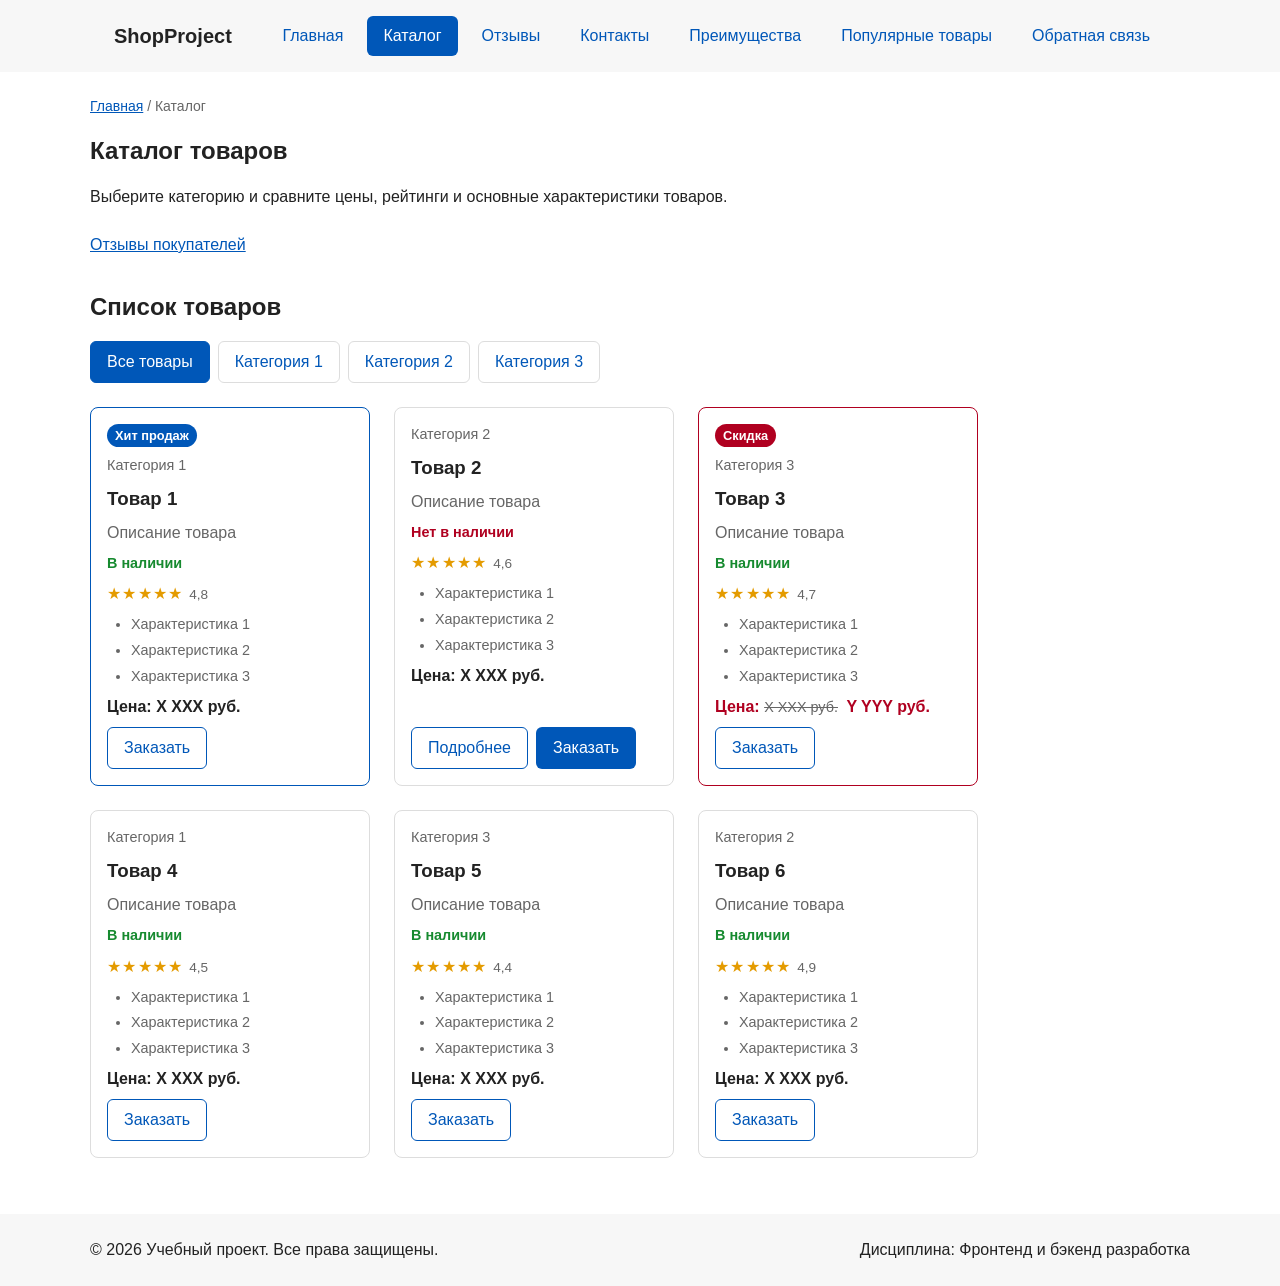
==== commit fbea3c6a: "добавлена кнопка прокрутки наверх" ====
--- a/catalog.html
+++ b/catalog.html
@@ -81,9 +81,12 @@
             <li class="product-card__spec">Характеристика 3</li>
           </ul>
           <p class="product-card__price">Цена: <span class="product-card__price-value">Х ХХХ руб.</span></p>
-          <button class="button button--secondary product-card__button" type="button" data-product="Товар 1">
-            Заказать
-          </button>
+          <div class="product-card__actions" style="display: flex; gap: 8px; margin-top: auto;">
+            <a class="button button--secondary product-card__button" href="product-1.html">Подробнее</a>
+          <button class="button button--primary product-card__button" type="button" data-product="Товар 1">
+      Заказать
+    </button>
+  </div>
         </article>
 
         <article class="product-card product-card--discount" data-category="category 3">
@@ -167,5 +170,8 @@
       <p class="site-footer__text">Дисциплина: Фронтенд и бэкенд разработка</p>
     </div>
   </footer>
+  <button class="scroll-top" id="scroll-top-btn" aria-label="Прокрутить наверх" hidden>
+  ↑
+</button>
 </body>
 </html>
--- a/css/style.css
+++ b/css/style.css
@@ -618,3 +618,32 @@
     width: 100%;
   }
 }
+
+/* ===============================
+   Кнопка «Наверх»
+   =============================== */
+.scroll-top {
+  position: fixed;
+  right: 20px;
+  bottom: 20px;
+  z-index: 999;
+  display: flex;
+  align-items: center;
+  justify-content: center;
+  padding: 10px 14px;
+  background-color: var(--color-primary);
+  color: var(--color-white);
+  border: none;
+  border-radius: var(--radius-md);
+  cursor: pointer;
+  box-shadow: 0 4px 12px rgba(0, 0, 0, 0.15);
+  transition: background-color 0.2s ease, transform 0.2s ease, opacity 0.2s ease;
+}
+
+.scroll-top:hover {
+  background-color: var(--color-primary-dark);
+}
+
+.scroll-top:active {
+  transform: translateY(1px);
+}
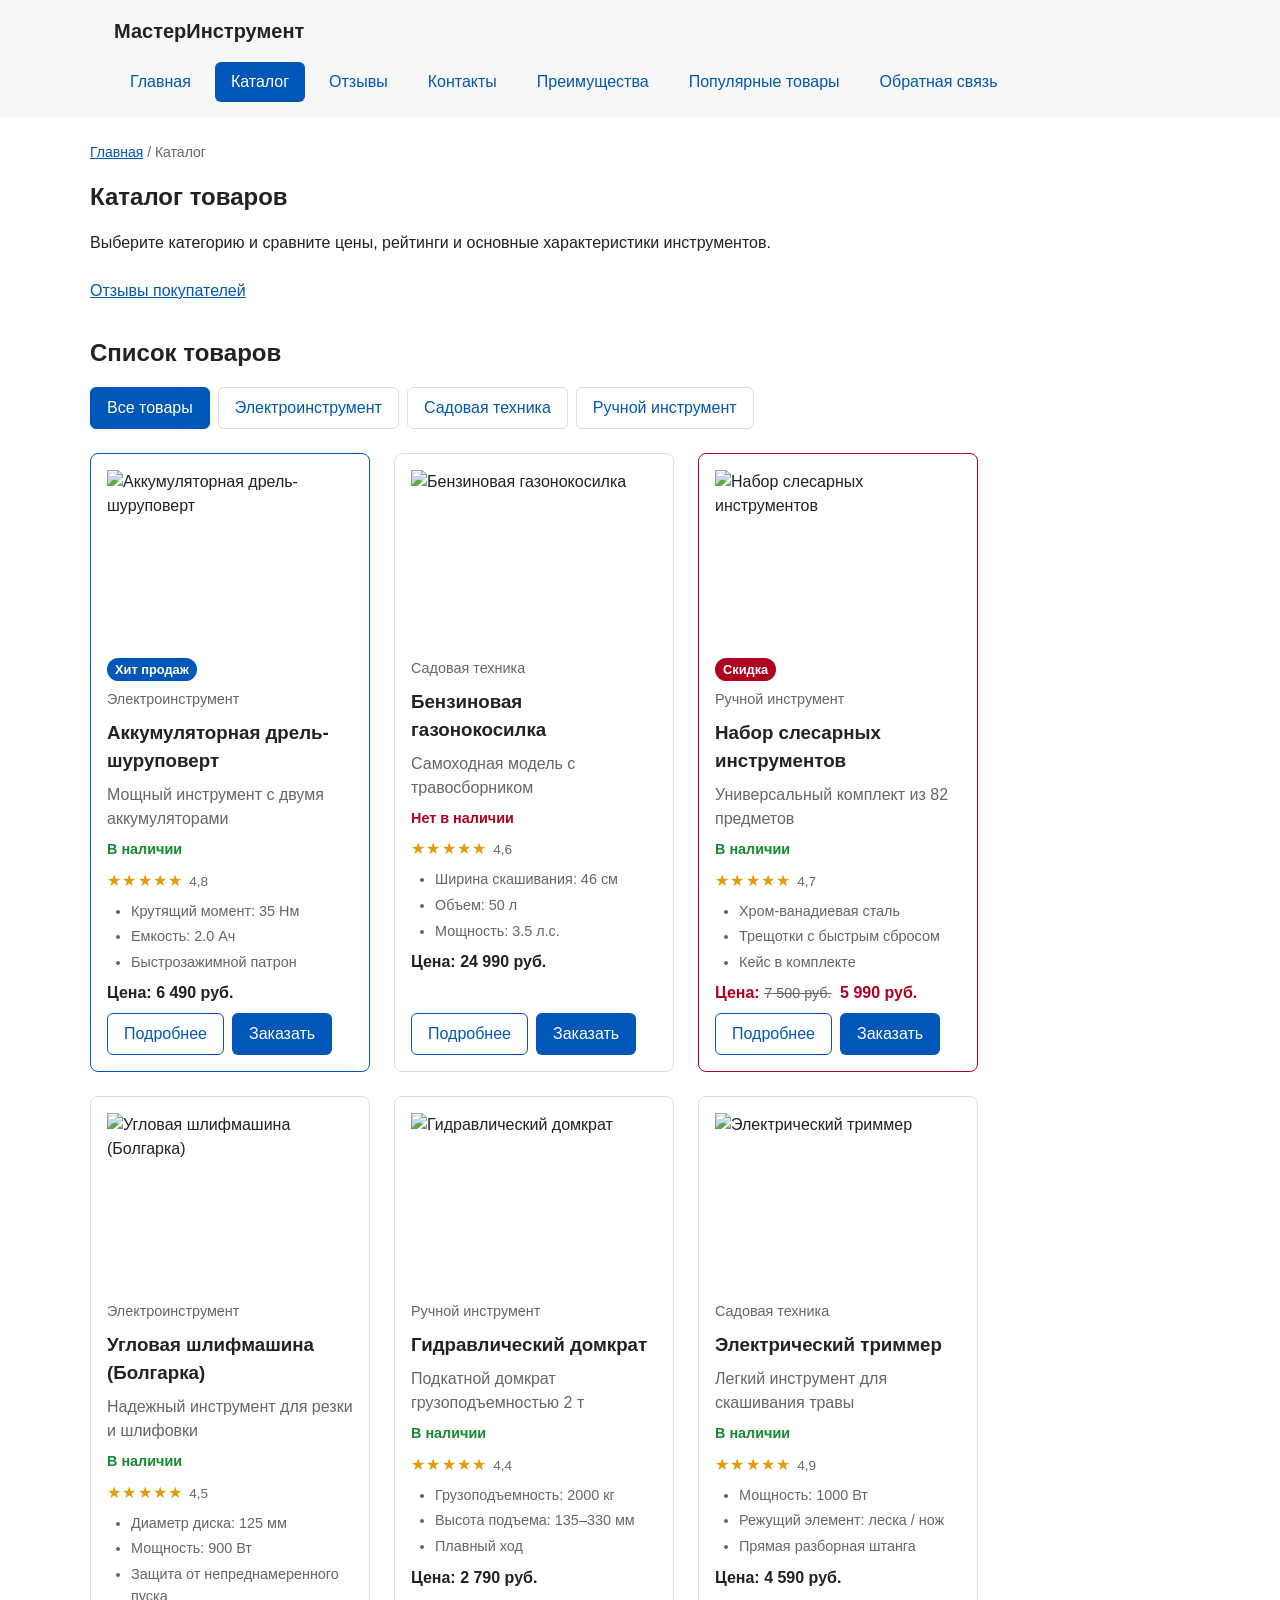
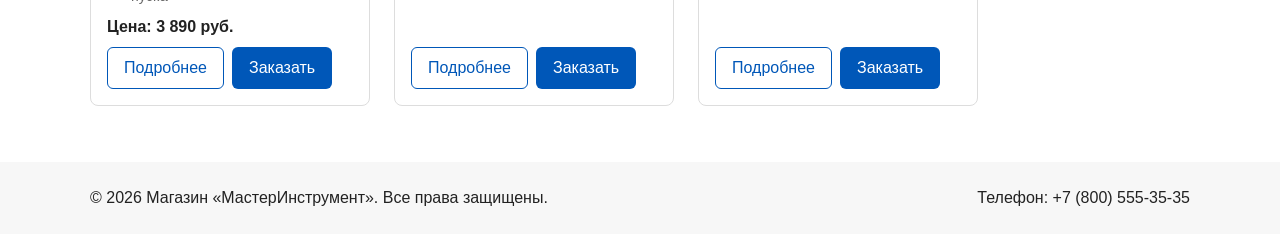
==== commit 4018c56f: "подробная карточка товара" ====
--- a/catalog.html
+++ b/catalog.html
@@ -3,15 +3,15 @@
 <head>
   <meta charset="UTF-8">
   <meta name="viewport" content="width=device-width, initial-scale=1.0">
-  <meta name="description" content="Каталог товаров: фильтры, характеристики и цены.">
-  <title>Каталог товаров — Учебный интернет-магазин</title>
+  <meta name="description" content="Каталог инструментов: фильтры, характеристики и цены.">
+  <title>Каталог товаров — МастерИнструмент</title>
   <link rel="stylesheet" href="css/style.css">
   <script src="js/catalog.js" defer></script>
 </head>
 <body>
   <header class="site-header">
     <div class="site-header__inner">
-      <a class="site-header__logo" href="index.html">ShopProject</a>
+      <a class="site-header__logo" href="index.html">МастерИнструмент</a>
       <nav class="site-nav" aria-label="Основная навигация">
         <ul class="site-nav__list">
           <li class="site-nav__item"><a class="site-nav__link" href="index.html">Главная</a></li>
@@ -35,7 +35,7 @@
     <section class="section catalog-intro">
       <h1 class="section__title catalog-intro__title">Каталог товаров</h1>
       <p class="catalog-intro__text">
-        Выберите категорию и сравните цены, рейтинги и основные характеристики товаров.
+        Выберите категорию и сравните цены, рейтинги и основные характеристики инструментов.
       </p>
       <a class="catalog-intro__link" href="reviews.html">Отзывы покупателей</a>
     </section>
@@ -45,120 +45,141 @@
 
       <div class="catalog-filters" role="group" aria-label="Фильтр товаров по категории">
         <button class="button button--filter catalog-filters__button catalog-filters__button--active" type="button" data-filter="all" aria-pressed="true">Все товары</button>
-        <button class="button button--filter catalog-filters__button" type="button" data-filter="category 1" aria-pressed="false">Категория 1</button>
-        <button class="button button--filter catalog-filters__button" type="button" data-filter="category 2" aria-pressed="false">Категория 2</button>
-        <button class="button button--filter catalog-filters__button" type="button" data-filter="category 3" aria-pressed="false">Категория 3</button>
+        <button class="button button--filter catalog-filters__button" type="button" data-filter="Электроинструмент" aria-pressed="false">Электроинструмент</button>
+        <button class="button button--filter catalog-filters__button" type="button" data-filter="Садовая техника" aria-pressed="false">Садовая техника</button>
+        <button class="button button--filter catalog-filters__button" type="button" data-filter="Ручной инструмент" aria-pressed="false">Ручной инструмент</button>
       </div>
 
       <div class="products-grid catalog-products__grid">
-        <article class="product-card product-card--bestseller" data-category="category 1">
+        <article class="product-card product-card--bestseller" data-category="Электроинструмент">
+          <img class="product-card__image" src="https://avatars.mds.yandex.net/i?id=2982fcd7626effe9a4617c14ace864bdcca2f678-5858040-images-thumbs&n=13" alt="Аккумуляторная дрель-шуруповерт" width="240" height="180">
           <span class="product-card__badge product-card__badge--bestseller">Хит продаж</span>
-          <p class="product-card__category">Категория 1</p>
-          <h3 class="product-card__title">Товар 1</h3>
-          <p class="product-card__description">Описание товара</p>
+          <p class="product-card__category">Электроинструмент</p>
+          <h3 class="product-card__title">Аккумуляторная дрель-шуруповерт</h3>
+          <p class="product-card__description">Мощный инструмент с двумя аккумуляторами</p>
           <p class="product-card__availability">В наличии</p>
           <p class="product-card__rating" aria-label="Рейтинг 4,8 из 5">★★★★★ <span>4,8</span></p>
           <ul class="product-card__specs">
-            <li class="product-card__spec">Характеристика 1</li>
-            <li class="product-card__spec">Характеристика 2</li>
-            <li class="product-card__spec">Характеристика 3</li>
-          </ul>
-          <p class="product-card__price">Цена: <span class="product-card__price-value">X XXX руб.</span></p>
-          <button class="button button--secondary product-card__button" type="button" data-product="Товар 1">
-            Заказать
-          </button>
-        </article>
-
-        <article class="product-card" data-category="category 2">
-          <p class="product-card__category">Категория 2</p>
-          <h3 class="product-card__title">Товар 2</h3>
-          <p class="product-card__description">Описание товара</p>
+            <li class="product-card__spec">Крутящий момент: 35 Нм</li>
+            <li class="product-card__spec">Емкость: 2.0 Ач</li>
+            <li class="product-card__spec">Быстрозажимной патрон</li>
+          </ul>
+          <p class="product-card__price">Цена: <span class="product-card__price-value">6 490 руб.</span></p>
+          <div class="product-card__actions" style="display: flex; gap: 8px; margin-top: auto;">
+            <button class="button button--secondary product-card__button detail-btn" type="button" data-title="Аккумуляторная дрель-шуруповерт" data-desc="Надежный помощник для сборки мебели, сверления отверстий и закручивания крепежа. В комплекте два литий-ионных аккумулятора." data-price="6 490 руб.">Подробнее</button>
+            <button class="button button--primary product-card__button" type="button" data-product="Аккумуляторная дрель-шуруповерт">
+              Заказать
+            </button>
+          </div>
+        </article>
+
+        <article class="product-card" data-category="Садовая техника">
+          <img class="product-card__image" src="https://avatars.mds.yandex.net/i?id=87173ebf83e35363c8de2919709b0b04bd789d1c-10926796-images-thumbs&n=13" alt="Бензиновая газонокосилка" width="240" height="180">
+          <p class="product-card__category">Садовая техника</p>
+          <h3 class="product-card__title">Бензиновая газонокосилка</h3>
+          <p class="product-card__description">Самоходная модель с травосборником</p>
           <p class="product-card__availability--out">Нет в наличии</p>
           <p class="product-card__rating" aria-label="Рейтинг 4,6 из 5">★★★★★ <span>4,6</span></p>
           <ul class="product-card__specs">
-            <li class="product-card__spec">Характеристика 1</li>
-            <li class="product-card__spec">Характеристика 2</li>
-            <li class="product-card__spec">Характеристика 3</li>
-          </ul>
-          <p class="product-card__price">Цена: <span class="product-card__price-value">Х ХХХ руб.</span></p>
-          <div class="product-card__actions" style="display: flex; gap: 8px; margin-top: auto;">
-            <a class="button button--secondary product-card__button" href="product-1.html">Подробнее</a>
-          <button class="button button--primary product-card__button" type="button" data-product="Товар 1">
-      Заказать
-    </button>
-  </div>
-        </article>
-
-        <article class="product-card product-card--discount" data-category="category 3">
+            <li class="product-card__spec">Ширина скашивания: 46 см</li>
+            <li class="product-card__spec">Объем: 50 л</li>
+            <li class="product-card__spec">Мощность: 3.5 л.с.</li>
+          </ul>
+          <p class="product-card__price">Цена: <span class="product-card__price-value">24 990 руб.</span></p>
+          <div class="product-card__actions" style="display: flex; gap: 8px; margin-top: auto;">
+            <button class="button button--secondary product-card__button detail-btn" type="button" data-title="Бензиновая газонокосилка" data-desc="Высокопроизводительная самоходная газонокосилка для ухода за большими участками." data-price="24 990 руб.">Подробнее</button>
+            <button class="button button--primary product-card__button" type="button" data-product="Бензиновая газонокосилка">
+              Заказать
+            </button>
+          </div>
+        </article>
+
+        <article class="product-card product-card--discount" data-category="Ручной инструмент">
+          <img class="product-card__image" src="https://cdn.vseinstrumenti.ru/images/goods/ruchnoj-instrument/nabory-ruchnogo-instrumenta/1065872/560x504/180822179.jpg" alt="Набор слесарных инструментов" width="240" height="180">
           <span class="product-card__badge product-card__badge--discount">Скидка</span>
-          <p class="product-card__category">Категория 3</p>
-          <h3 class="product-card__title">Товар 3</h3>
-          <p class="product-card__description">Описание товара</p>
+          <p class="product-card__category">Ручной инструмент</p>
+          <h3 class="product-card__title">Набор слесарных инструментов</h3>
+          <p class="product-card__description">Универсальный комплект из 82 предметов</p>
           <p class="product-card__availability">В наличии</p>
           <p class="product-card__rating" aria-label="Рейтинг 4,7 из 5">★★★★★ <span>4,7</span></p>
           <ul class="product-card__specs">
-            <li class="product-card__spec">Характеристика 1</li>
-            <li class="product-card__spec">Характеристика 2</li>
-            <li class="product-card__spec">Характеристика 3</li>
+            <li class="product-card__spec">Хром-ванадиевая сталь</li>
+            <li class="product-card__spec">Трещотки с быстрым сбросом</li>
+            <li class="product-card__spec">Кейс в комплекте</li>
           </ul>
           <p class="product-card__price">
-            Цена: <span class="product-card__price-old">Х ХХХ руб.</span>
-            <span class="product-card__price-value">Y YYY руб.</span>
+            Цена: <span class="product-card__price-old">7 500 руб.</span>
+            <span class="product-card__price-value">5 990 руб.</span>
           </p>
-          <button class="button button--secondary product-card__button" type="button" data-product="Товар 1">
-            Заказать
-          </button>
-        </article>
-
-        <article class="product-card" data-category="category 1">
-          <p class="product-card__category">Категория 1</p>
-          <h3 class="product-card__title">Товар 4</h3>
-          <p class="product-card__description">Описание товара</p>
+          <div class="product-card__actions" style="display: flex; gap: 8px; margin-top: auto;">
+            <button class="button button--secondary product-card__button detail-btn" type="button" data-title="Набор слесарных инструментов" data-desc="Профессиональный набор инструментов для авторемонта и домашних работ." data-price="5 990 руб.">Подробнее</button>
+            <button class="button button--primary product-card__button" type="button" data-product="Набор слесарных инструментов">
+              Заказать
+            </button>
+          </div>
+        </article>
+
+        <article class="product-card" data-category="Электроинструмент">
+          <img class="product-card__image" src="https://avatars.mds.yandex.net/i?id=65f9d3bb5b5b6b733fc3f46f691f5033d65bbba6-5151246-images-thumbs&n=13" alt="Угловая шлифмашина (Болгарка)" width="240" height="180">
+          <p class="product-card__category">Электроинструмент</p>
+          <h3 class="product-card__title">Угловая шлифмашина (Болгарка)</h3>
+          <p class="product-card__description">Надежный инструмент для резки и шлифовки</p>
           <p class="product-card__availability">В наличии</p>
           <p class="product-card__rating" aria-label="Рейтинг 4,5 из 5">★★★★★ <span>4,5</span></p>
           <ul class="product-card__specs">
-            <li class="product-card__spec">Характеристика 1</li>
-            <li class="product-card__spec">Характеристика 2</li>
-            <li class="product-card__spec">Характеристика 3</li>
-          </ul>
-          <p class="product-card__price">Цена: <span class="product-card__price-value">Х ХХХ руб.</span></p>
-          <button class="button button--secondary product-card__button" type="button" data-product="Товар 1">
-            Заказать
-          </button>
-        </article>
-
-        <article class="product-card" data-category="category 3">
-          <p class="product-card__category">Категория 3</p>
-          <h3 class="product-card__title">Товар 5</h3>
-          <p class="product-card__description">Описание товара</p>
+            <li class="product-card__spec">Диаметр диска: 125 мм</li>
+            <li class="product-card__spec">Мощность: 900 Вт</li>
+            <li class="product-card__spec">Защита от непреднамеренного пуска</li>
+          </ul>
+          <p class="product-card__price">Цена: <span class="product-card__price-value">3 890 руб.</span></p>
+          <div class="product-card__actions" style="display: flex; gap: 8px; margin-top: auto;">
+            <button class="button button--secondary product-card__button detail-btn" type="button" data-title="Угловая шлифмашина (Болгарка)" data-desc="Эргономичная болгарка для работы по металлу, камню и бетону с эффективной системой охлаждения." data-price="3 890 руб.">Подробнее</button>
+            <button class="button button--primary product-card__button" type="button" data-product="Угловая шлифмашина">
+              Заказать
+            </button>
+          </div>
+        </article>
+
+        <article class="product-card" data-category="Ручной инструмент">
+          <img class="product-card__image" src="https://mehanizm.pro/image/cache/catalog/product/a53d0ffa-bf1e-11e8-9934-ae1d5b2f41cc_20626d53-04e4-11e9-9941-ae1d5b2f41cc-300x275.jpg" alt="Гидравлический домкрат" width="240" height="180">
+          <p class="product-card__category">Ручной инструмент</p>
+          <h3 class="product-card__title">Гидравлический домкрат</h3>
+          <p class="product-card__description">Подкатной домкрат грузоподъемностью 2 т</p>
           <p class="product-card__availability">В наличии</p>
           <p class="product-card__rating" aria-label="Рейтинг 4,4 из 5">★★★★★ <span>4,4</span></p>
           <ul class="product-card__specs">
-            <li class="product-card__spec">Характеристика 1</li>
-            <li class="product-card__spec">Характеристика 2</li>
-            <li class="product-card__spec">Характеристика 3</li>
-          </ul>
-          <p class="product-card__price">Цена: <span class="product-card__price-value">Х ХХХ руб.</span></p>
-          <button class="button button--secondary product-card__button" type="button" data-product="Товар 1">
-            Заказать
-          </button>
-        </article>
-
-        <article class="product-card" data-category="category 2">
-          <p class="product-card__category">Категория 2</p>
-          <h3 class="product-card__title">Товар 6</h3>
-          <p class="product-card__description">Описание товара</p>
+            <li class="product-card__spec">Грузоподъемность: 2000 кг</li>
+            <li class="product-card__spec">Высота подъема: 135–330 мм</li>
+            <li class="product-card__spec">Плавный ход</li>
+          </ul>
+          <p class="product-card__price">Цена: <span class="product-card__price-value">2 790 руб.</span></p>
+          <div class="product-card__actions" style="display: flex; gap: 8px; margin-top: auto;">
+            <button class="button button--secondary product-card__button detail-btn" type="button" data-title="Гидравлический домкрат" data-desc="Надежный подкатной домкрат для обслуживания легковых автомобилей в гараже и в дороге." data-price="2 790 руб.">Подробнее</button>
+            <button class="button button--primary product-card__button" type="button" data-product="Гидравлический домкрат">
+              Заказать
+            </button>
+          </div>
+        </article>
+
+        <article class="product-card" data-category="Садовая техника">
+          <img class="product-card__image" src="https://avatars.mds.yandex.net/i?id=6f1e5910b25fc5a9a93efacce02ef1941a1ab89e-4026981-images-thumbs&n=13" alt="Электрический триммер" width="240" height="180">
+          <p class="product-card__category">Садовая техника</p>
+          <h3 class="product-card__title">Электрический триммер</h3>
+          <p class="product-card__description">Легкий инструмент для скашивания травы</p>
           <p class="product-card__availability">В наличии</p>
           <p class="product-card__rating" aria-label="Рейтинг 4,9 из 5">★★★★★ <span>4,9</span></p>
           <ul class="product-card__specs">
-            <li class="product-card__spec">Характеристика 1</li>
-            <li class="product-card__spec">Характеристика 2</li>
-            <li class="product-card__spec">Характеристика 3</li>
-          </ul>
-          <p class="product-card__price">Цена: <span class="product-card__price-value">Х ХХХ руб.</span></p>
-          <button class="button button--secondary product-card__button" type="button" data-product="Товар 1">
-            Заказать
-          </button>
+            <li class="product-card__spec">Мощность: 1000 Вт</li>
+            <li class="product-card__spec">Режущий элемент: леска / нож</li>
+            <li class="product-card__spec">Прямая разборная штанга</li>
+          </ul>
+          <p class="product-card__price">Цена: <span class="product-card__price-value">4 590 руб.</span></p>
+          <div class="product-card__actions" style="display: flex; gap: 8px; margin-top: auto;">
+            <button class="button button--secondary product-card__button detail-btn" type="button" data-title="Электрический триммер" data-desc="Удобный триммер с верхним расположением двигателя для ухода за газоном вокруг клумб и построек." data-price="4 590 руб.">Подробнее</button>
+            <button class="button button--primary product-card__button" type="button" data-product="Электрический триммер">
+              Заказать
+            </button>
+          </div>
         </article>
       </div>
     </section>
@@ -166,12 +187,25 @@
 
   <footer class="site-footer">
     <div class="site-footer__content">
-      <p class="site-footer__text">&copy; 2026 Учебный проект. Все права защищены.</p>
-      <p class="site-footer__text">Дисциплина: Фронтенд и бэкенд разработка</p>
+      <p class="site-footer__text">&copy; 2026 Магазин «МастерИнструмент». Все права защищены.</p>
+      <p class="site-footer__text">Телефон: +7 (800) 555-35-35</p>
     </div>
   </footer>
+
+  <dialog class="order-dialog" id="detail-dialog" aria-labelledby="detail-dialog-title">
+    <h2 class="order-dialog__title" id="detail-dialog-title">Описание товара</h2>
+    <div style="margin-bottom: var(--space-lg);">
+      <h3 id="detail-title" style="margin-top: 0; color: var(--color-primary);"></h3>
+      <p id="detail-desc" style="color: var(--color-muted);"></p>
+      <p style="font-weight: 700; font-size: 1.1rem;">Цена: <span id="detail-price"></span></p>
+    </div>
+    <div class="order-form__actions">
+      <button type="button" class="button button--secondary order-form__button" id="close-detail-dialog">Закрыть</button>
+    </div>
+  </dialog>
+
   <button class="scroll-top" id="scroll-top-btn" aria-label="Прокрутить наверх" hidden>
   ↑
 </button>
 </body>
-</html>
+</html>
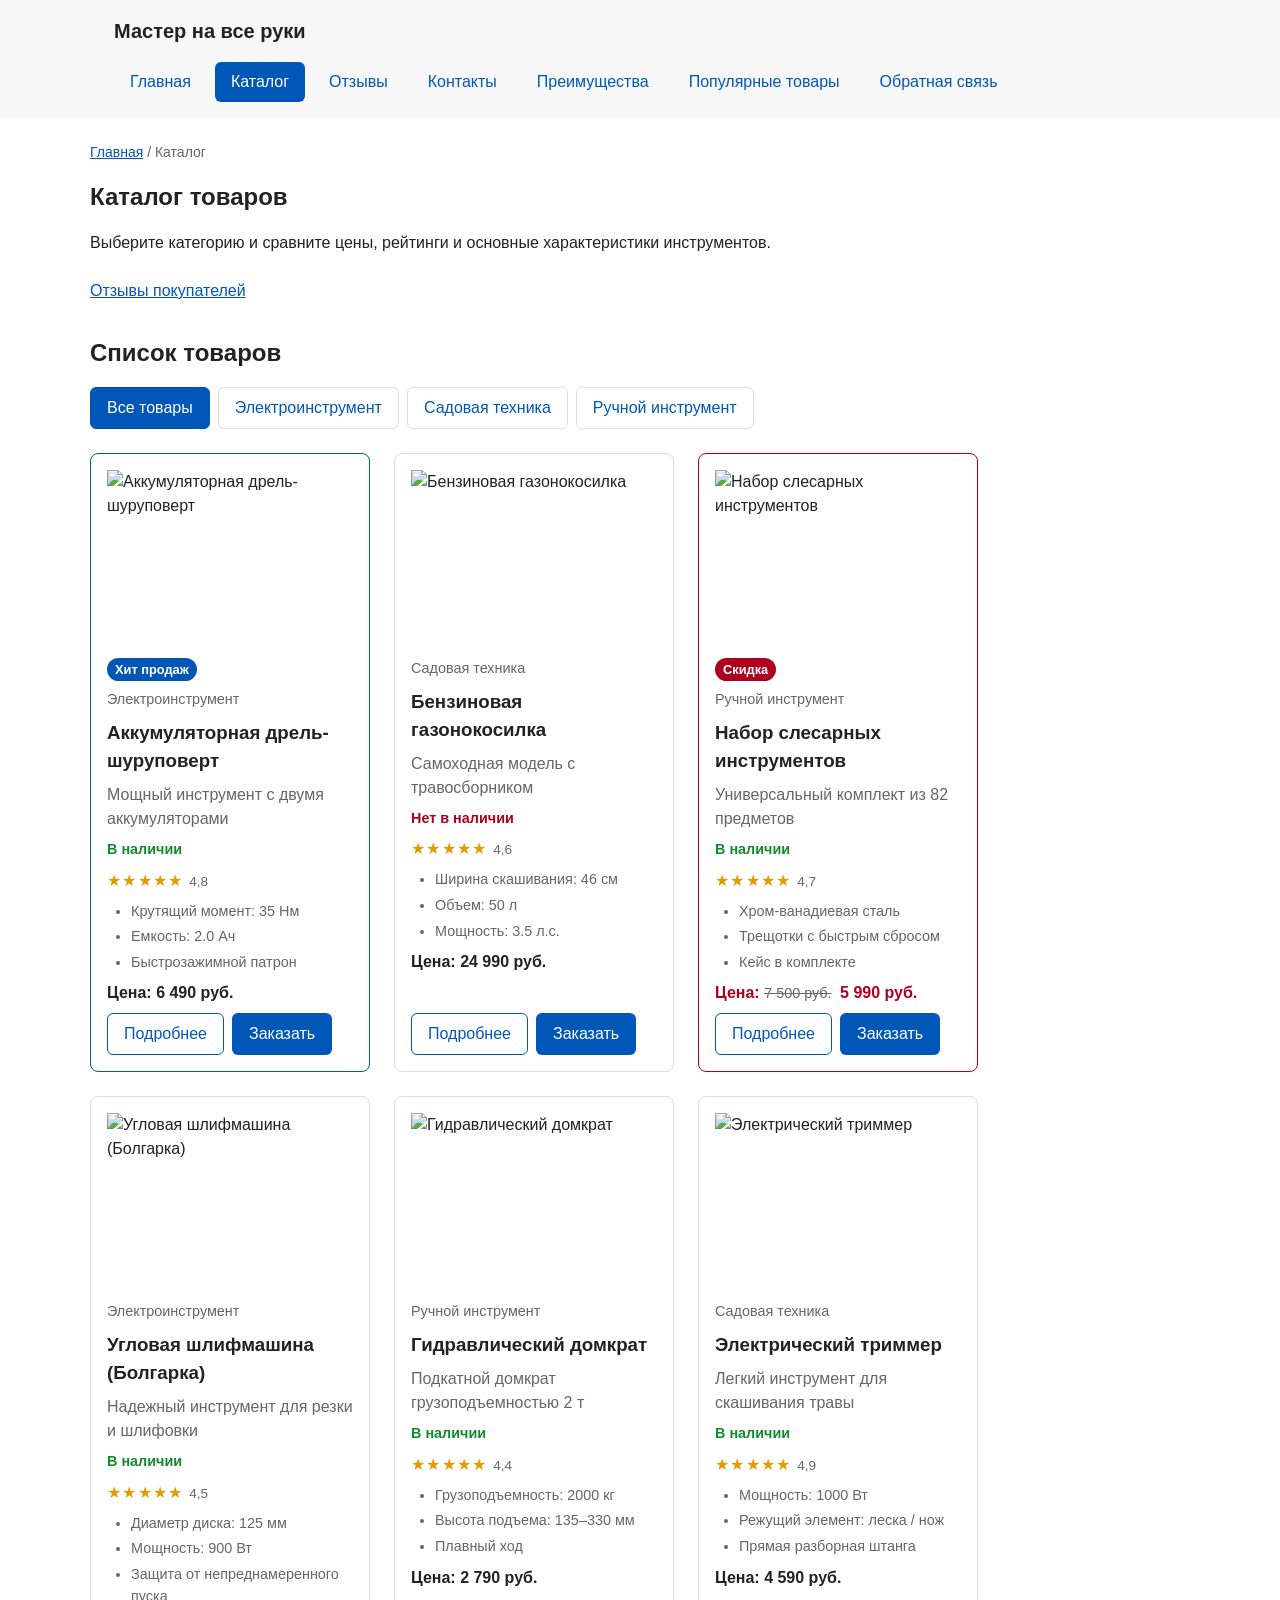
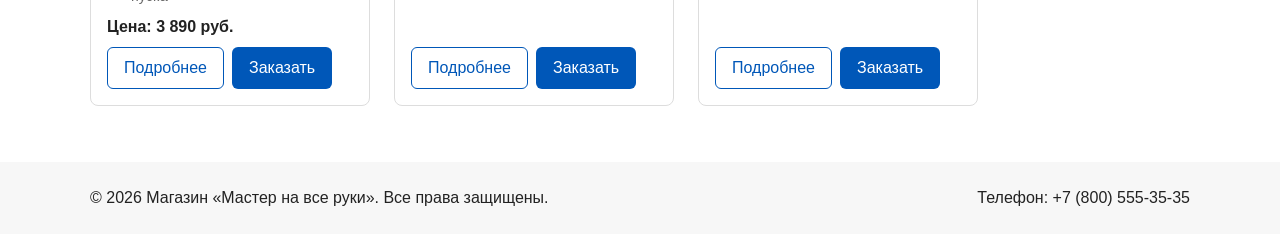
==== commit 1e3bd04f: "доработки в рамках кр 2" ====
--- a/catalog.html
+++ b/catalog.html
@@ -4,14 +4,14 @@
   <meta charset="UTF-8">
   <meta name="viewport" content="width=device-width, initial-scale=1.0">
   <meta name="description" content="Каталог инструментов: фильтры, характеристики и цены.">
-  <title>Каталог товаров — МастерИнструмент</title>
+  <title>Каталог товаров — Мастер на все руки</title>
   <link rel="stylesheet" href="css/style.css">
   <script src="js/catalog.js" defer></script>
 </head>
 <body>
   <header class="site-header">
     <div class="site-header__inner">
-      <a class="site-header__logo" href="index.html">МастерИнструмент</a>
+      <a class="site-header__logo" href="index.html">Мастер на все руки</a>
       <nav class="site-nav" aria-label="Основная навигация">
         <ul class="site-nav__list">
           <li class="site-nav__item"><a class="site-nav__link" href="index.html">Главная</a></li>
@@ -67,7 +67,7 @@
           <p class="product-card__price">Цена: <span class="product-card__price-value">6 490 руб.</span></p>
           <div class="product-card__actions" style="display: flex; gap: 8px; margin-top: auto;">
             <button class="button button--secondary product-card__button detail-btn" type="button" data-title="Аккумуляторная дрель-шуруповерт" data-desc="Надежный помощник для сборки мебели, сверления отверстий и закручивания крепежа. В комплекте два литий-ионных аккумулятора." data-price="6 490 руб.">Подробнее</button>
-            <button class="button button--primary product-card__button" type="button" data-product="Аккумуляторная дрель-шуруповерт">
+            <button class="button button--primary product-card__button order-btn" type="button" data-product="Аккумуляторная дрель-шуруповерт">
               Заказать
             </button>
           </div>
@@ -88,7 +88,7 @@
           <p class="product-card__price">Цена: <span class="product-card__price-value">24 990 руб.</span></p>
           <div class="product-card__actions" style="display: flex; gap: 8px; margin-top: auto;">
             <button class="button button--secondary product-card__button detail-btn" type="button" data-title="Бензиновая газонокосилка" data-desc="Высокопроизводительная самоходная газонокосилка для ухода за большими участками." data-price="24 990 руб.">Подробнее</button>
-            <button class="button button--primary product-card__button" type="button" data-product="Бензиновая газонокосилка">
+            <button class="button button--primary product-card__button order-btn" type="button" data-product="Бензиновая газонокосилка">
               Заказать
             </button>
           </div>
@@ -113,7 +113,7 @@
           </p>
           <div class="product-card__actions" style="display: flex; gap: 8px; margin-top: auto;">
             <button class="button button--secondary product-card__button detail-btn" type="button" data-title="Набор слесарных инструментов" data-desc="Профессиональный набор инструментов для авторемонта и домашних работ." data-price="5 990 руб.">Подробнее</button>
-            <button class="button button--primary product-card__button" type="button" data-product="Набор слесарных инструментов">
+            <button class="button button--primary product-card__button order-btn" type="button" data-product="Набор слесарных инструментов">
               Заказать
             </button>
           </div>
@@ -134,7 +134,7 @@
           <p class="product-card__price">Цена: <span class="product-card__price-value">3 890 руб.</span></p>
           <div class="product-card__actions" style="display: flex; gap: 8px; margin-top: auto;">
             <button class="button button--secondary product-card__button detail-btn" type="button" data-title="Угловая шлифмашина (Болгарка)" data-desc="Эргономичная болгарка для работы по металлу, камню и бетону с эффективной системой охлаждения." data-price="3 890 руб.">Подробнее</button>
-            <button class="button button--primary product-card__button" type="button" data-product="Угловая шлифмашина">
+            <button class="button button--primary product-card__button order-btn" type="button" data-product="Угловая шлифмашина">
               Заказать
             </button>
           </div>
@@ -155,7 +155,7 @@
           <p class="product-card__price">Цена: <span class="product-card__price-value">2 790 руб.</span></p>
           <div class="product-card__actions" style="display: flex; gap: 8px; margin-top: auto;">
             <button class="button button--secondary product-card__button detail-btn" type="button" data-title="Гидравлический домкрат" data-desc="Надежный подкатной домкрат для обслуживания легковых автомобилей в гараже и в дороге." data-price="2 790 руб.">Подробнее</button>
-            <button class="button button--primary product-card__button" type="button" data-product="Гидравлический домкрат">
+            <button class="button button--primary product-card__button order-btn" type="button" data-product="Гидравлический домкрат">
               Заказать
             </button>
           </div>
@@ -176,7 +176,7 @@
           <p class="product-card__price">Цена: <span class="product-card__price-value">4 590 руб.</span></p>
           <div class="product-card__actions" style="display: flex; gap: 8px; margin-top: auto;">
             <button class="button button--secondary product-card__button detail-btn" type="button" data-title="Электрический триммер" data-desc="Удобный триммер с верхним расположением двигателя для ухода за газоном вокруг клумб и построек." data-price="4 590 руб.">Подробнее</button>
-            <button class="button button--primary product-card__button" type="button" data-product="Электрический триммер">
+            <button class="button button--primary product-card__button order-btn" type="button" data-product="Электрический триммер">
               Заказать
             </button>
           </div>
@@ -187,22 +187,135 @@
 
   <footer class="site-footer">
     <div class="site-footer__content">
-      <p class="site-footer__text">&copy; 2026 Магазин «МастерИнструмент». Все права защищены.</p>
+      <p class="site-footer__text">&copy; 2026 Магазин «Мастер на все руки». Все права защищены.</p>
       <p class="site-footer__text">Телефон: +7 (800) 555-35-35</p>
     </div>
   </footer>
 
-  <dialog class="order-dialog" id="detail-dialog" aria-labelledby="detail-dialog-title">
-    <h2 class="order-dialog__title" id="detail-dialog-title">Описание товара</h2>
-    <div style="margin-bottom: var(--space-lg);">
-      <h3 id="detail-title" style="margin-top: 0; color: var(--color-primary);"></h3>
-      <p id="detail-desc" style="color: var(--color-muted);"></p>
-      <p style="font-weight: 700; font-size: 1.1rem;">Цена: <span id="detail-price"></span></p>
+  <!-- Модальное окно формы заявки -->
+  <dialog class="order-dialog" id="order-dialog" aria-labelledby="order-dialog-title">
+    <button type="button" class="order-dialog__close" id="close-order-dialog-top" aria-label="Закрыть окно">×</button>
+    <h2 class="order-dialog__title" id="order-dialog-title">Оформление заявки</h2>
+
+    <form class="order-form order-dialog__form" id="order-form" action="#" method="post" novalidate>
+      <input id="selected-product" name="selected-product" type="hidden">
+
+      <div class="order-form__field">
+        <label class="order-form__label" for="order-name">Имя</label>
+        <input
+          class="order-form__input"
+          id="order-name"
+          name="name"
+          type="text"
+          placeholder="Введите ваше имя"
+          minlength="2"
+          autocomplete="given-name"
+          required
+        >
+      </div>
+
+      <div class="order-form__field">
+        <label class="order-form__label" for="order-email">E-mail</label>
+        <input
+          class="order-form__input"
+          id="order-email"
+          name="email"
+          type="email"
+          placeholder="example@mail.ru"
+          autocomplete="email"
+          required
+        >
+      </div>
+
+      <div class="order-form__field">
+        <label class="order-form__label" for="order-phone">Телефон</label>
+        <input
+          class="order-form__input"
+          id="order-phone"
+          name="phone"
+          type="tel"
+          inputmode="tel"
+          placeholder="+7 (900) 000-00-00"
+          pattern="^\+7 \(\d{3}\) \d{3}-\d{2}-\d{2}$"
+          required
+        >
+        <small class="order-form__hint">Формат: +7 (900) 000-00-00</small>
+      </div>
+
+      <div class="order-form__field">
+        <label class="order-form__label" for="order-date">Дата связи</label>
+        <input
+          class="order-form__input"
+          id="order-date"
+          name="date"
+          type="date"
+        >
+      </div>
+
+      <div class="order-form__field">
+        <label class="order-form__label" for="order-topic">Тема заявки</label>
+        <select class="order-form__select" id="order-topic" name="topic" required>
+          <option value="">Выберите тему</option>
+          <option value="product">Заказ товара</option>
+          <option value="consultation">Консультация</option>
+          <option value="delivery">Доставка</option>
+        </select>
+      </div>
+
+      <div class="order-form__field">
+        <label class="order-form__label" for="order-comment">Комментарий</label>
+        <textarea
+          class="order-form__textarea"
+          id="order-comment"
+          name="comment"
+          rows="4"
+          placeholder="Укажите дополнительную информацию"
+        ></textarea>
+      </div>
+
+      <div class="order-form__field order-form__field--checkbox">
+        <label class="order-form__checkbox-label">
+          <input
+            class="order-form__checkbox"
+            id="order-agreement"
+            name="agreement"
+            type="checkbox"
+            required
+          >
+          Я согласен на обработку данных
+        </label>
+      </div>
+
+      <div class="order-form__actions">
+        <button type="button" class="button button--secondary order-form__button" id="close-order-dialog">Закрыть</button>
+        <button type="submit" class="button button--primary order-form__button">Отправить заявку</button>
+      </div>
+    </form>
+  </dialog>
+
+  <!-- Модальное окно подробного описания товара -->
+  <dialog class="order-dialog detail-dialog" id="detail-dialog" aria-labelledby="detail-title">
+    <button type="button" class="detail-dialog__close" id="close-detail-dialog-top" aria-label="Закрыть окно">×</button>
+    <div class="detail-dialog__layout">
+      <img class="detail-dialog__image" id="detail-img" src="" alt="">
+      <section class="detail-dialog__content" aria-label="Информация о товаре">
+        <h2 class="order-dialog__title detail-dialog__title" id="detail-title"></h2>
+        <p class="detail-dialog__price">Цена: <span id="detail-price"></span></p>
+        <h3 class="detail-dialog__section-title">Описание</h3>
+        <p class="detail-dialog__description" id="detail-desc"></p>
+        <h3 class="detail-dialog__section-title">Характеристики</h3>
+        <ul class="detail-dialog__specs" id="detail-specs"></ul>
+      </section>
     </div>
-    <div class="order-form__actions">
+    <div class="order-form__actions detail-dialog__actions">
       <button type="button" class="button button--secondary order-form__button" id="close-detail-dialog">Закрыть</button>
+      <button type="button" class="button button--primary order-form__button" id="order-detail-button">Заказать</button>
     </div>
   </dialog>
+
+  <p class="success-message" id="success-message" hidden>
+    Форма успешно отправлена!
+  </p>
 
   <button class="scroll-top" id="scroll-top-btn" aria-label="Прокрутить наверх" hidden>
   ↑
--- a/css/style.css
+++ b/css/style.css
@@ -461,6 +461,89 @@
   background-color: rgba(0, 0, 0, 0.5);
 }
 
+.detail-dialog {
+  width: min(100% - 32px, 1000px);
+  max-width: 1000px;
+}
+
+.detail-dialog__close,
+.order-dialog__close {
+  display: block;
+  width: 40px;
+  height: 40px;
+  margin: -12px -12px var(--space-sm) auto;
+  padding: 0;
+  border: 0;
+  border-radius: 50%;
+  background: transparent;
+  color: var(--color-text);
+  font: inherit;
+  font-size: 30px;
+  line-height: 1;
+  cursor: pointer;
+}
+
+.detail-dialog__close:hover,
+.order-dialog__close:hover {
+  background-color: var(--color-surface);
+}
+
+.detail-dialog__close:focus-visible,
+.order-dialog__close:focus-visible {
+  outline: 2px solid var(--color-primary);
+  outline-offset: 2px;
+}
+
+.detail-dialog__layout {
+  display: grid;
+  grid-template-columns: minmax(0, 1fr) minmax(0, 1fr);
+  gap: var(--space-xl);
+  align-items: start;
+}
+
+.detail-dialog__image {
+  width: 100%;
+  height: 440px;
+  object-fit: contain;
+  background-color: var(--color-surface);
+  border-radius: var(--radius-sm);
+  padding: 8px;
+}
+
+.detail-dialog__content {
+  min-width: 0;
+}
+
+.detail-dialog__title {
+  margin-bottom: var(--space-md);
+}
+
+.detail-dialog__price {
+  margin: 0 0 var(--space-lg);
+  font-size: 1.1rem;
+  font-weight: 700;
+}
+
+.detail-dialog__section-title {
+  margin: 0 0 var(--space-sm);
+}
+
+.detail-dialog__description {
+  margin: 0 0 var(--space-lg);
+  color: var(--color-muted);
+}
+
+.detail-dialog__specs {
+  margin: 0;
+  padding: 0;
+  list-style: none;
+}
+
+.detail-dialog__specs li {
+  padding: var(--space-sm);
+  border-bottom: 1px solid var(--color-border);
+}
+
 .order-dialog__title {
   margin: 0 0 var(--space-lg);
   color: #111111;
@@ -595,6 +678,15 @@
     padding: 22px 18px;
   }
 
+  .detail-dialog__layout {
+    grid-template-columns: minmax(0, 1fr);
+    gap: var(--space-lg);
+  }
+
+  .detail-dialog__image {
+    height: 260px;
+  }
+
   .order-dialog__title {
     font-size: 26px;
   }
